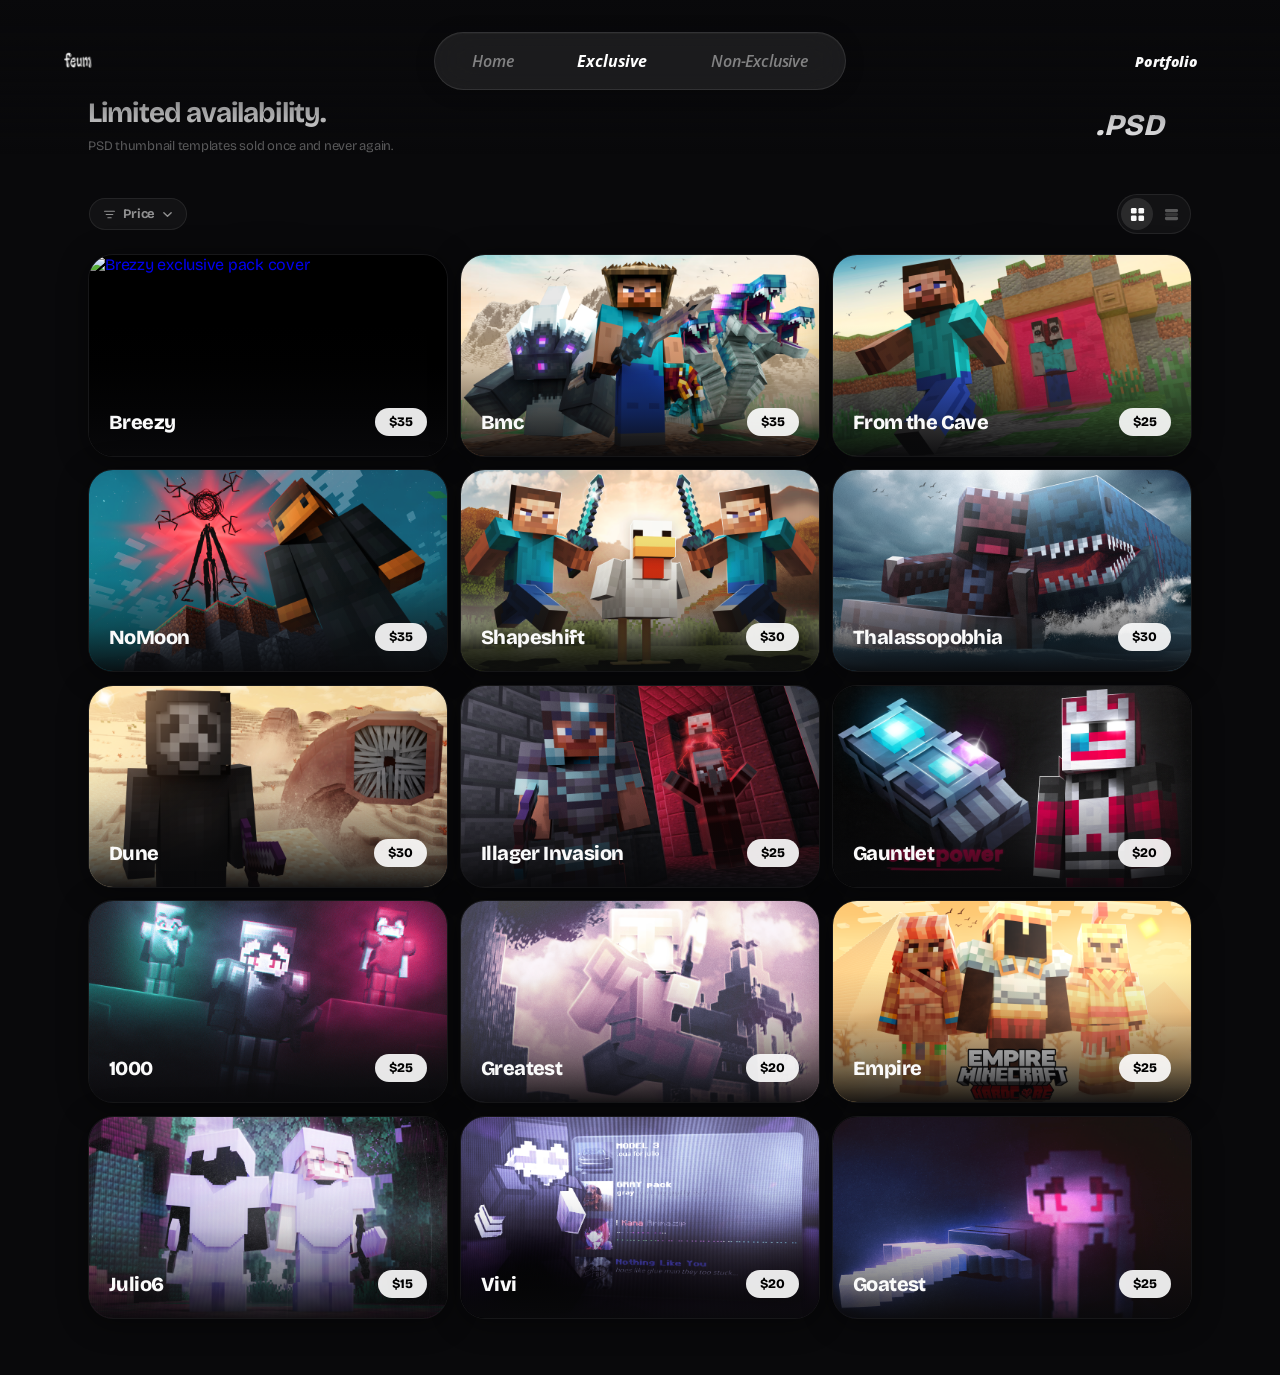
==== exclusive.html @ 87a6f5dd "Update exclusive.html" ====
<!DOCTYPE html>
<html lang="en">
<head>
  <meta charset="UTF-8" />
  <meta name="viewport" content="width=device-width, initial-scale=1.0" />
  <title>Exclusive Packs — feum visuals </title>

  <!-- SEO & Search Engine Meta Tags -->
  <meta name="description" content="High-quality exclusive graphics and custom-made Minecraft thumbnail designs. Limited-edition styles tailored to elevate your Minecraft branding." />
  <meta name="keywords" content="feum, feumvis, exclusive minecraft graphics, custom minecraft thumbnails, limit graphics packs" />
  <meta name="author" content="feum" />

  <!-- Open Graph / Facebook -->
  <meta property="og:type" content="website" />
  <meta property="og:url" content="https://feumvis.com/exclusive.html" />
  <meta property="og:title" content="Exclusive Minecraft Graphics Packages — feum visuals" />
  <meta property="og:description" content="High-quality exclusive graphics and custom-made Minecraft thumbnail designs. Limited-edition styles tailored to elevate your Minecraft branding." />
  <meta property="og:image" content="https://feumvis.com/assets/opengraph.jpg" />
  <meta property="og:image:alt" content="feumvis Exclusive Minecraft graphics package banner" />
  <meta property="og:site_name" content="feumvisuals" />

  <!-- Twitter / X -->
  <meta name="twitter:card" content="summary_large_image" />
  <meta name="twitter:title" content="Exclusive Minecraft Graphics Packages — feum visuals" />
  <meta name="twitter:description" content="High-quality exclusive graphics and custom-made Minecraft thumbnail designs. Limited-edition styles tailored to elevate your Minecraft branding." />
  <meta name="twitter:image" content="https://feumvis.com/assets/opengraph.jpg" />
  <meta name="twitter:image:alt" content="feumvis Exclusive Minecraft graphics package banner" />

  <!-- Discord & Messaging App Theme Color -->
  <meta name="theme-color" content="#18181b" />

  <link rel="icon" href="assets/favicon.svg" type="image/svg+xml" />
  <link rel="preconnect" href="https://fonts.googleapis.com" />
  <link rel="preconnect" href="https://fonts.gstatic.com" crossorigin />
  <link href="https://fonts.googleapis.com/css2?family=Bricolage+Grotesque:opsz,wght@12..96,200..800&family=Open+Sans:ital,wght@0,300..800;1,300..800&display=swap" rel="stylesheet" />
  <link rel="stylesheet" href="css/style.css" />
</head>
<body class="exclusive-page">

<div class="ambient-bg-container" aria-hidden="true">
  <div class="ambient-sphere ambient-sphere-1"></div>
  <div class="ambient-sphere ambient-sphere-2"></div>
  <div class="ambient-sphere ambient-sphere-3"></div>
</div>

<nav class="navbar">
  <div class="navbar-inner">
    <div class="navbar-logo">
      <a href="index.html"><img src="assets/images/logo.png" alt="feum" /></a>
    </div>
    <div class="navbar-center">
      <nav class="pill-nav">
        <span class="pill-indicator"></span>
        <a href="index.html" class="pill-nav-link">Home</a>
        <a href="exclusive.html" class="pill-nav-link active">Exclusive</a>
        <a href="non-exclusive.html" class="pill-nav-link">Non-Exclusive</a>
      </nav>
    </div>
    <div class="navbar-right">
      <a href="https://feumm.github.io/feum/" target="_blank" rel="noopener noreferrer" class="portfolio-btn">Portfolio</a>
    </div>
  </div>
</nav>

<main>
  <div class="page-header">
    <div>
      <h1 class="page-title">Limited availability.</h1>
      <p class="page-desc">PSD thumbnail templates sold once and never again.</p>
    </div>
    <div class="word-cycle">
      <span class="word-cycle-text">EXCLUSIVE</span>
    </div>
  </div>

  <div class="toolbar">
    <div class="sort-wrap">
      <button class="sort-btn" id="sortBtn" type="button">
        <svg width="13" height="13" viewBox="0 0 16 16" fill="none"><path d="M2 4h12M4 8h8M6 12h4" stroke="currentColor" stroke-width="1.5" stroke-linecap="round"/></svg>
        <span id="sortLabel">Price</span>
        <svg class="sort-chevron" width="11" height="11" viewBox="0 0 12 12" fill="none"><path d="M2 4l4 4 4-4" stroke="currentColor" stroke-width="1.5" stroke-linecap="round" stroke-linejoin="round"/></svg>
      </button>
      <div class="sort-menu" id="sortMenu">
        <span class="sort-label-heading">Sort</span>
        <button class="sort-option active" data-sort="default" type="button">Default</button>
        <button class="sort-option" data-sort="asc" type="button">Low to High</button>
        <button class="sort-option" data-sort="desc" type="button">High to Low</button>
      </div>
    </div>
    <div class="view-toggle">
      <button class="view-btn active" data-view="grid" type="button" title="Grid view">
        <svg width="15" height="15" viewBox="0 0 16 16" fill="none"><rect x="1" y="1" width="6" height="6" rx="1.5" fill="currentColor"/><rect x="9" y="1" width="6" height="6" rx="1.5" fill="currentColor"/><rect x="1" y="9" width="6" height="6" rx="1.5" fill="currentColor"/><rect x="9" y="9" width="6" height="6" rx="1.5" fill="currentColor"/></svg>
      </button>
      <button class="view-btn" data-view="list" type="button" title="List view">
        <svg width="15" height="15" viewBox="0 0 16 16" fill="none"><rect x="1" y="2" width="14" height="3.5" rx="1.5" fill="currentColor"/><rect x="1" y="6.5" width="14" height="3" rx="1.5" fill="currentColor" opacity="0.5"/><rect x="1" y="10.5" width="14" height="3.5" rx="1.5" fill="currentColor"/></svg>
      </button>
    </div>
  </div>

  <div class="product-grid" id="productGrid">

    <div class="card-wrap red" data-price="35">
      <a href="https://feum.gumroad.com/l/dsltp" target="_blank" rel="noopener noreferrer" class="product-card">
        <div class="card-media">
          <img src="assets/images/brezzy.png" alt="Brezzy exclusive pack cover" />
          <div class="card-gradient"></div>
        </div>
        <div class="card-info">
          <div class="card-title">Breezy</div>
          <div class="card-price">$35</div>
        </div>
      </a>
    </div>

    <div class="card-wrap red" data-price="35">
      <a href="https://feum.gumroad.com/l/cnjzrv" target="_blank" rel="noopener noreferrer" class="product-card">
        <div class="card-media">
          <img src="assets/images/BMC.png" alt="BMC exclusive pack cover" />
          <div class="card-gradient"></div>
        </div>
        <div class="card-info">
          <div class="card-title">Bmc</div>
          <div class="card-price">$35</div>
        </div>
      </a>
    </div>

    <div class="card-wrap red" data-price="25">
      <a href="https://feum.gumroad.com/l/ewqhj" target="_blank" rel="noopener noreferrer" class="product-card">
        <div class="card-media">
          <img src="assets/images/fromthecave.png" alt="From The Cave exclusive pack cover" />
          <div class="card-gradient"></div>
        </div>
        <div class="card-info">
          <div class="card-title">From the Cave</div>
          <div class="card-price">$25</div>
        </div>
      </a>
    </div>

    <div class="card-wrap red" data-price="35">
      <a href="https://feum.gumroad.com/l/ncelqm" target="_blank" rel="noopener noreferrer" class="product-card">
        <div class="card-media">
          <img src="assets/images/Nomoon.png" alt="NoMoon exclusive pack cover" />
          <div class="card-gradient"></div>
        </div>
        <div class="card-info">
          <div class="card-title">NoMoon</div>
          <div class="card-price">$35</div>
        </div>
      </a>
    </div>

    <div class="card-wrap red sold-out" data-price="30">
      <a href="https://feum.gumroad.com/l/kkgmw" target="_blank" rel="noopener noreferrer" class="product-card">
        <div class="card-media">
          <img src="assets/images/Shapeshift.png" alt="Shapeshift exclusive pack cover" />
          <div class="card-gradient"></div>
        </div>
        <div class="card-info">
          <div class="card-title">Shapeshift</div>
          <div class="card-price">$30</div>
        </div>
      </a>
    </div>

    <div class="card-wrap red" data-price="30">
      <a href="https://feum.gumroad.com/l/ktsed" target="_blank" rel="noopener noreferrer" class="product-card">
        <div class="card-media">
          <img src="assets/images/Thalassopobhia.png" alt="Thalassopobhia exclusive pack cover" />
          <div class="card-gradient"></div>
        </div>
        <div class="card-info">
          <div class="card-title">Thalassopobhia</div>
          <div class="card-price">$30</div>
        </div>
      </a>
    </div>

    <div class="card-wrap red" data-price="30">
      <a href="https://feum.gumroad.com/l/qquvvz" target="_blank" rel="noopener noreferrer" class="product-card">
        <div class="card-media">
          <img src="assets/images/Dune.png" alt="Dune exclusive pack cover" />
          <div class="card-gradient"></div>
        </div>
        <div class="card-info">
          <div class="card-title">Dune</div>
          <div class="card-price">$30</div>
        </div>
      </a>
    </div>

    <div class="card-wrap red" data-price="25">
      <a href="https://feum.gumroad.com/l/whjqlp" target="_blank" rel="noopener noreferrer" class="product-card">
        <div class="card-media">
          <img src="assets/images/IllagerInvasion.png" alt="Illager Invasion exclusive pack cover" />
          <div class="card-gradient"></div>
        </div>
        <div class="card-info">
          <div class="card-title">Illager Invasion</div>
          <div class="card-price">$25</div>
        </div>
      </a>
    </div>

    <div class="card-wrap red" data-price="20">
      <a href="https://feum.gumroad.com/l/sxqiv" target="_blank" rel="noopener noreferrer" class="product-card">
        <div class="card-media">
          <img src="assets/images/gauntlet.png" alt="Gauntlet exclusive pack cover" />
          <div class="card-gradient"></div>
        </div>
        <div class="card-info">
          <div class="card-title">Gauntlet</div>
          <div class="card-price">$20</div>
        </div>
      </a>
    </div>

     <div class="card-wrap red" data-price="25">
      <a href="https://feum.gumroad.com/l/dpvti" target="_blank" rel="noopener noreferrer" class="product-card">
        <div class="card-media">
          <img src="assets/images/1000.png" alt="1000 exclusive pack cover" />
          <div class="card-gradient"></div>
        </div>
        <div class="card-info">
          <div class="card-title">1000</div>
          <div class="card-price">$25</div>
        </div>
      </a>
    </div>

     <div class="card-wrap red" data-price="20">
      <a href="https://feum.gumroad.com/l/dmdxqb" target="_blank" rel="noopener noreferrer" class="product-card">
        <div class="card-media">
          <img src="assets/images/greatest_cover.png" alt="Greatest exclusive pack cover" />
          <div class="card-gradient"></div>
        </div>
        <div class="card-info">
          <div class="card-title">Greatest</div>
          <div class="card-price">$20</div>
        </div>
      </a>
    </div>

    <div class="card-wrap red" data-price="25">
      <a href="https://feum.gumroad.com/l/avefa" target="_blank" rel="noopener noreferrer" class="product-card">
        <div class="card-media">
          <img src="assets/images/empire_cover.png" alt="Empire exclusive pack cover" />
          <div class="card-gradient"></div>
        </div>
        <div class="card-info">
          <div class="card-title">Empire</div>
          <div class="card-price">$25</div>
        </div>
      </a>
    </div>

    <div class="card-wrap red" data-price="15">
      <a href="https://feum.gumroad.com/l/dzrnrz" target="_blank" rel="noopener noreferrer" class="product-card">
        <div class="card-media">
          <img src="assets/images/julio6_cover.jpg" alt="Julio6 exclusive pack cover" />
          <div class="card-gradient"></div>
        </div>
        <div class="card-info">
          <div class="card-title">Julio6</div>
          <div class="card-price">$15</div>
        </div>
      </a>
    </div>

    <div class="card-wrap red" data-price="20">
      <a href="https://feum.gumroad.com/l/pzzlnb" target="_blank" rel="noopener noreferrer" class="product-card">
        <div class="card-media">
          <img src="assets/images/vivi_cover.png" alt="Vivi exclusive pack cover" />
          <div class="card-gradient"></div>
        </div>
        <div class="card-info">
          <div class="card-title">Vivi</div>
          <div class="card-price">$20</div>
        </div>
      </a>
    </div>

    <div class="card-wrap red" data-price="25">
      <a href="https://feum.gumroad.com/l/fbyqs" target="_blank" rel="noopener noreferrer" class="product-card">
        <div class="card-media">
          <img src="assets/images/goatest_cover.png" alt="goatest exclusive pack cover" />
          <div class="card-gradient"></div>
        </div>
        <div class="card-info">
          <div class="card-title">Goatest</div>
          <div class="card-price">$25</div>
        </div>
      </a>
    </div>

  </div>
</main>

<script src="js/main.js"></script>
</body>
</html>
---- css/style.css ----
*, *::before, *::after { box-sizing: border-box; margin: 0; padding: 0; }

:root {
  --bg: #09090b;
  --card-bg: #111113;
  --text: #fafafa;
  --text-muted: rgba(250,250,250,0.35);
  --border: rgba(255,255,255,0.06);
  --border-hover: rgba(255,255,255,0.13);
}

html {
  font-family: 'Bricolage Grotesque', -apple-system, BlinkMacSystemFont, sans-serif;
  background: var(--bg);
  color: var(--text);
  -webkit-font-smoothing: antialiased;
  overflow-x: hidden;
  letter-spacing: -0.015em;
  scroll-behavior: smooth;
}

.navbar, .pill-nav, .pill-nav-link {
  font-family: 'Open Sans', -apple-system, BlinkMacSystemFont, sans-serif;
  font-style: italic;
}

/* Custom Scrollbar for modern look matching the brand - Desktop only */
@media (min-width: 769px) {
  ::-webkit-scrollbar {
    width: 10px;
    height: 10px;
  }

  ::-webkit-scrollbar-track {
    background: #09090b;
  }

  ::-webkit-scrollbar-thumb {
    background: rgba(255, 255, 255, 0.15);
    border-radius: 9999px;
    border: 2px solid #09090b;
    transition: background 0.3s ease;
  }

  ::-webkit-scrollbar-thumb:hover {
    background: rgba(255, 255, 255, 0.3);
  }

  /* Firefox scrollbar compat */
  * {
    scrollbar-width: thin;
    scrollbar-color: rgba(255, 255, 255, 0.15) #09090b;
  }
}

/* Hide all scrollbars on mobile devices */
@media (max-width: 768px) {
  * {
    scrollbar-width: none !important;
    -ms-overflow-style: none !important;
  }
  *::-webkit-scrollbar {
    display: none !important;
    width: 0 !important;
    height: 0 !important;
  }
}

body { min-height: 100dvh; background: var(--bg); overflow-x: hidden; }

/* ── NAVBAR ── */
.navbar {
  position: fixed;
  top: 0; left: 0; right: 0;
  z-index: 100;
  height: 154px;
  display: flex;
  align-items: flex-start;
  padding: 32px 24px 0 24px;
  background: linear-gradient(to bottom, 
    rgba(9, 9, 11, 0.98) 0%, 
    rgba(9, 9, 11, 0.88) 25%, 
    rgba(9, 9, 11, 0.50) 58%, 
    rgba(9, 9, 11, 0.15) 82%, 
    rgba(9, 9, 11, 0.00) 100%
  );
  pointer-events: none; /* Let clicks pass outside inner elements */
}

.navbar-inner {
  width: 100%;
  max-width: 1152px;
  margin: 0 auto;
  display: grid;
  grid-template-columns: 1fr auto 1fr;
  align-items: center;
  pointer-events: auto; /* Re-enable clicks for navbar links and buttons */
}

.navbar-logo a { display: flex; align-items: center; text-decoration: none; }
.navbar-logo img { height: 28px; width: auto; object-fit: contain; }

.navbar-center { position: relative; display: flex; justify-content: center; }

/* ── PILL NAV ── */
.pill-nav {
  display: flex;
  align-items: center;
  gap: 0;
  background: rgba(255, 255, 255, 0.08);
  border: 1px solid rgba(255, 255, 255, 0.10);
  border-radius: 9999px;
  padding: 5px;
  backdrop-filter: blur(20px);
  -webkit-backdrop-filter: blur(20px);
  position: relative;
  box-shadow: 0 2px 20px rgba(0, 0, 0, 0.2), inset 0 1px 0 rgba(255,255,255,0.03);
}

.pill-indicator {
  display: none;
}

.pill-nav-link {
  position: relative;
  z-index: 1;
  display: inline-flex;
  align-items: center;
  padding: 12px 32px;
  border-radius: 9999px;
  color: rgba(255, 255, 255, 0.45);
  text-decoration: none;
  font-size: 16px;
  font-weight: 600;
  letter-spacing: -0.01em;
  transition: color 0.32s ease, opacity 0.32s ease;
  white-space: nowrap;
}

.pill-nav-link:hover {
  color: rgba(255, 255, 255, 0.85);
}

.pill-nav-link.active {
  color: #ffffff;
  font-weight: 700;
}

.navbar-right { display: flex; justify-content: flex-end; }

.portfolio-btn {
  display: inline-flex;
  align-items: center;
  padding: 7px 18px;
  border-radius: 9999px;
  color: var(--text);
  text-decoration: none;
  font-size: 14px;
  font-weight: 800;
  letter-spacing: -0.01em;
  transition: background 0.4s, border-color 0.4s;
}
.portfolio-btn:hover { background: rgba(255, 255, 255, 0.08); border-color: rgba(255, 255, 255, 0.2); color: #fafafa; }

/* ── LAYOUT ── */
main {
  max-width: 1152px;
  margin: 0 auto;
  padding: 96px 24px 56px;
}

.page-header {
  margin-bottom: 40px;
  animation: fadeUp 0.8s ease both;
}
.page-title {
  font-size: 28px;
  font-weight: 700;
  letter-spacing: -0.03em;
  color: rgba(250,250,250,0.9);
}
.page-desc {
  font-size: 13px;
  color: var(--text-muted);
  margin-top: 8px;
  max-width: 440px;
}

/* ── GRID ── */
.product-grid {
  display: grid;
  grid-template-columns: repeat(3, 1fr);
  gap: 12px;
}
@media (max-width: 900px) { .product-grid { grid-template-columns: repeat(2, 1fr); } }
@media (max-width: 560px) { .product-grid { grid-template-columns: 1fr; } }

/* ── CARD WRAPPER (glow) ── */
.card-wrap {
  position: relative;
  animation: fadeUp 0.6s ease both;
}
.card-wrap:nth-child(1) { animation-delay: 0ms; }
.card-wrap:nth-child(2) { animation-delay: 60ms; }
.card-wrap:nth-child(3) { animation-delay: 120ms; }
.card-wrap:nth-child(4) { animation-delay: 180ms; }
.card-wrap:nth-child(5) { animation-delay: 240ms; }

.card-wrap::before {
  content: '';
  position: absolute;
  inset: -30px;
  border-radius: 999px;
  background: radial-gradient(ellipse at 50% 45%, rgba(255, 255, 255, 0.03) 0%, rgba(255, 255, 255, 0.005) 45%, transparent 70%);
  filter: blur(24px);
  pointer-events: none;
  z-index: 0;
}

/* ── PRODUCT CARD ── */
.product-card {
  position: relative;
  z-index: 1;
  display: block;
  border-radius: 25px;
  overflow: hidden;
  background: transparent;
  border: 1px solid var(--border);
  text-decoration: none;
  box-shadow: 0 4px 30px rgba(0, 0, 0, 0.45), 0 0 24px rgba(255, 255, 255, 0.01), inset 0 1px 1px rgba(255, 255, 255, 0.03);
  transition: border-color 0.8s ease, box-shadow 0.8s ease;
}
.product-card:hover { 
  border-color: rgba(255, 255, 255, 0.25); 
  box-shadow: 0 4px 30px rgba(0, 0, 0, 0.5), 0 0 32px rgba(255, 255, 255, 0.04), inset 0 1px 1px rgba(255, 255, 255, 0.04);
}

.card-media {
  position: relative;
  width: 100%;
  aspect-ratio: 16/9;
  overflow: hidden;
  background: #000;
}

.card-media::after {
  content: '';
  position: absolute;
  inset: 0;
  z-index: 5;
  pointer-events: all;
}

.card-media img {
  position: absolute;
  inset: 0;
  width: 100%;
  height: 100%;
  object-fit: cover;
  transition: opacity 0.6s ease, transform 0.6s ease;
  z-index: 1;
}
.product-card:hover .card-media img { transform: scale(1.03); }

.card-media iframe {
  position: absolute;
  border: none;
  width: 160%;
  height: 120%;
  top: -10%;
  left: -30%;
  opacity: 0;
  transition: opacity 0.6s ease;
  z-index: 2;
  pointer-events: none;
}
.product-card:hover .card-media iframe { opacity: 1; }

.card-gradient {
  position: absolute;
  inset: 0;
  background: linear-gradient(to top, rgba(9,9,11,0.92) 0%, rgba(9,9,11,0.45) 22%, rgba(9,9,11,0.10) 45%, transparent 65%);
  z-index: 3;
  pointer-events: none;
}

.card-info {
  position: absolute;
  bottom: 0;
  left: 0;
  right: 0;
  padding: 20px;
  display: flex;
  align-items: center;
  justify-content: space-between;
  gap: 16px;
  background: transparent;
  backdrop-filter: none;
  -webkit-backdrop-filter: none;
  z-index: 10;
}
.card-title {
  font-size: 20px;
  font-weight: 900;
  letter-spacing: -0.03em;
  color: var(--text);
  line-height: 1;
}
.card-price {
  flex-shrink: 0;
  color: #000;
  font-size: 13px;
  font-weight: 800;
  padding: 6px 14px;
  border-radius: 9999px;
  letter-spacing: -0.01em;
  white-space: nowrap;
  background: rgba(255, 255, 255, 0.90);
  backdrop-filter: blur(20px);
  -webkit-backdrop-filter: blur(20px);
}

/* ── HERO CARD (home page) ── */
.hero-wrap {
  animation: fadeUp 0.9s ease both;
}
.hero-wrap::before,
.hero-wrap.card-wrap::before {
  content: none !important;
  display: none !important;
  background: none !important;
}
.hero-wrap::after {
  content: '';
  position: absolute;
  bottom: -50px;
  left: 15%;
  right: 15%;
  height: 80px;
  background: rgba(255, 255, 255, 0.08);
  filter: blur(48px);
  border-radius: 50%;
  z-index: 0;
  pointer-events: none;
}
.hero-wrap .product-card,
.hero-wrap.card-wrap .product-card {
  box-shadow: none !important;
}
.hero-wrap .card-info {
  padding: 24px 28px;
  gap: 24px;
  align-items: flex-start;
}
.hero-wrap .card-title { font-size: 30px; }
.hero-wrap .card-price { font-size: 15px; padding: 8px 20px; margin-top: 2px; }
.card-desc {
  font-size: 13.5px;
  color: rgba(250,250,250,0.4);
  margin-top: 8px;
  max-width: 500px;
  line-height: 1.6;
}

/* ── WORD CYCLE ── */
.page-header {
  margin-bottom: 40px;
  animation: fadeUp 0.5s ease both;
  display: flex;
  align-items: center;
  justify-content: space-between;
  gap: 24px;
}

.word-cycle {
  flex-shrink: 0;
  transition: width 0.4s cubic-bezier(0.4, 0, 0.2, 1);
  overflow: hidden;
  white-space: nowrap;
  text-align: center;
}

.word-cycle-text {
  display: block;
  font-size: 30px;
  font-weight: 900;
  letter-spacing: 0.01em;
  font-style: italic;
  transition: opacity 0.8s ease;
  -webkit-background-clip: text;
  background-clip: text;
  -webkit-text-fill-color: transparent;
  text-fill-color: transparent;
  background-size: 200% auto;
  animation: textShine 6s ease-in-out infinite alternate;
}

.exclusive-page .word-cycle-text {
  background-image: linear-gradient(
    to right,
    #ffffff 0%,
    #e4e4e7 50%,
    #a1a1aa 100%
  );
}

.nonexclusive-page .word-cycle-text {
  background-image: linear-gradient(
    to right,
    #a1a1aa 0%,
    #ffffff 50%,
    #e4e4e7 100%
  );
}

.word-cycle-text.fade-out {
  opacity: 0;
}

.word-cycle-text.fade-in {
  opacity: 0;
}

.word-cycle-text.fade-out {
  opacity: 0;
}

.word-cycle-text.fade-in {
  opacity: 0;
}

/* ── TOOLBAR ── */
.toolbar {
  display: flex;
  align-items: center;
  justify-content: space-between;
  margin-bottom: 20px;
  padding: 0 1px;
}

.sort-wrap { position: relative; }

.sort-btn {
  display: flex;
  align-items: center;
  gap: 7px;
  background: rgba(255,255,255,0.04);
  border: 1px solid rgba(255,255,255,0.08);
  color: rgba(250,250,250,0.55);
  font-size: 13px;
  font-weight: 700;
  cursor: pointer;
  padding: 7px 13px;
  border-radius: 18px;
  transition: background 0.4s, border-color 0.4s, color 0.4s;
  letter-spacing: -0.01em;
  font-family: inherit;
}
.sort-btn:hover, .sort-btn.open {
  background: rgba(255,255,255,0.08);
  border-color: rgba(255,255,255,0.14);
  color: var(--text);
}
.sort-btn .sort-chevron { transition: transform 0.2s; }
.sort-btn.open .sort-chevron { transform: rotate(180deg); }

.sort-menu {
  position: absolute;
  top: calc(100% + 8px);
  left: 0;
  min-width: 168px;
  background: rgba(255,255,255,0.32);
  backdrop-filter: blur(18px);
  -webkit-backdrop-filter: blur(18px);
  border: 2px solid rgba(255,255,255,0.14);
  border-radius: 22px;
  padding: 5px;
  opacity: 0;
  pointer-events: none;
  transform: translateY(-5px);
  transition: opacity 0.18s ease, transform 0.18s ease;
  z-index: 50;
}
.sort-menu.open {
  opacity: 1;
  pointer-events: all;
  transform: translateY(0);
}
.sort-label-heading {
  display: block;
  font-size: 10.5px;
  text-transform: uppercase;
  letter-spacing: 0.08em;
  color: rgba(250,250,250,0.22);
  padding: 7px 12px 4px;
  font-weight: 600;
}
.sort-option {
  display: block;
  width: 100%;
  padding: 9px 12px;
  background: none;
  border: none;
  border-radius: 16px;
  color: rgba(250,250,250,0.55);
  font-size: 13px;
  font-weight: 600;
  text-align: left;
  cursor: pointer;
  letter-spacing: -0.01em;
  transition: background 0.18s, color 0.15s;
  font-family: inherit;
  position: relative;
}
.sort-option:hover { background: rgba(255,255,255,0.06); color: var(--text); }
.sort-option.active { color: var(--text); }
.sort-option.active::after {
  content: '';
  position: absolute;
  right: 12px;
  top: 50%;
  transform: translateY(-50%);
  width: 6px;
  height: 6px;
  border-radius: 70%;
  background: #ffffff;
}

.view-toggle {
  display: flex;
  align-items: center;
  gap: 2px;
  background: rgba(255,255,255,0.04);
  border: 1px solid rgba(255,255,255,0.08);
  border-radius: 22px;
  padding: 3px;
}
.view-btn {
  display: flex;
  align-items: center;
  justify-content: center;
  width: 32px;
  height: 32px;
  background: none;
  border: none;
  border-radius: 16px;
  color: rgba(250,250,250,0.3);
  cursor: pointer;
  transition: background 0.6s, color 0.6s;
}
.view-btn.active {
  background: rgba(255,255,255,0.1);
  color: var(--text);
}
.view-btn:hover:not(.active) { color: rgba(250,250,250,0.65); }

/* ── LIST VIEW ── */
.product-grid.list-view { grid-template-columns: 1fr; gap: 8px; }
.product-grid.list-view .card-wrap::before { display: none; }
.product-grid.list-view .product-card { display: flex; flex-direction: row; border-radius: 12px; }
.product-grid.list-view .card-media { width: 200px; flex-shrink: 0; aspect-ratio: unset; height: 104px; border-radius: 0; }
.product-grid.list-view .card-info {
  position: static;
  background: transparent;
  backdrop-filter: none;
  -webkit-backdrop-filter: none;
  flex: 1;
  padding: 0 20px;
  align-items: center;
  min-height: 104px;
}
.product-grid.list-view .card-title { font-size: 16px; }

/* ── WHAT'S INSIDE ── */
.inside-section {
  margin-top: 56px;
}

.inside-header {
  display: flex;
  align-items: flex-end;
  justify-content: space-between;
  gap: 16px;
  margin-bottom: 24px;
  padding-bottom: 20px;
  border-bottom: none;
}

.inside-title {
  font-size: 22px;
  font-weight: 700;
  letter-spacing: -0.03em;
  color: rgba(250,250,250,0.9);
  line-height: 1;
}

.inside-desc {
  font-size: 13px;
  color: var(--text-muted);
  margin-top: 6px;
}

.inside-total {
  flex-shrink: 0;
  line-height: 1;
}

.inside-gb {
  display: block;
  font-size: 52px;
  font-weight: 900;
  letter-spacing: -0.02em;
  background: linear-gradient(
    to right,
    #ffffff 0%,
    #e4e4e7 50%,
    #a1a1aa 100%
  );
  -webkit-background-clip: text;
  background-clip: text;
  -webkit-text-fill-color: transparent;
  text-fill-color: transparent;
  background-size: 300% auto;
  animation: textShine 6s ease-in-out infinite alternate;
  line-height: 1;
}

.inside-grid-wrap {
  position: relative;
  padding-bottom: 64px;
}

.inside-grid-wrap::after {
  content: '';
  position: absolute;
  bottom: 0;
  left: 0;
  right: 0;
  height: 62%;
  background: linear-gradient(to top, #09090b 0%, #09090b 28%, rgba(9,9,11,0.7) 58%, transparent 100%);
  pointer-events: none;
  z-index: 2;
}

.inside-more {
  text-align: center;
  margin-top: 18px;
  font-size: 18px;
  font-weight: 800;
  letter-spacing: 0.05em;
  text-transform: uppercase;
  color: linear-gradient(0deg, rgba(150, 150, 150, 1) 43%, rgba(235, 235, 235, 1) 100%);
}

.inside-grid {
  display: grid;
  grid-template-columns: repeat(3, 1fr);
  gap: 12px;
  min-width: 0;
}

.inside-grid > * {
  min-width: 0;
}

.indside-grid svg {
  display: none;
}

@media (max-width: 900px) { .inside-grid { grid-template-columns: repeat(2, 1fr); } }
@media (max-width: 560px) { .inside-grid { grid-template-columns: 1fr; } }

/* ── FOLDER FOCUS-FADE ON HOVER ── */
.inside-grid:has(.folder-item-wrap:hover) .folder-item-wrap {
  opacity: 0.28;
  filter: blur(0.5px);
  transition: opacity 0.25s ease, filter 0.25s ease;
}

.inside-grid:has(.folder-item-wrap:hover) .folder-item-wrap:hover {
  opacity: 1;
  filter: none;
  transition: opacity 0.25s ease, filter 0.25s ease;
}

/* ── FOLDER HOVER PANELS ── */
.folder-item-wrap {
  position: relative;
  transition: opacity 0.25s ease, filter 0.25s ease;
}

.fi-hover-panel {
  position: absolute;
  top: calc(100% + 6px);
  left: 0;
  right: 0;
  z-index: 30;
  border-radius: 13px;
  overflow: hidden;
  max-height: 160px;
  background: rgba(12, 12, 14, 0.96);
  backdrop-filter: blur(28px);
  -webkit-backdrop-filter: blur(28px);
  border: 1px solid rgba(255, 255, 255, 0.08);
  box-shadow: 0 4px 20px rgba(0, 0, 0, 0.4);
  opacity: 0;
  transform: translateY(-4px);
  pointer-events: none;
  transition: opacity 0.18s ease, transform 0.18s ease;
}

.folder-item-wrap:hover .fi-hover-panel {
  opacity: 1;
  transform: translateY(0);
}

.fi-hover-panel::after {
  content: '';
  position: absolute;
  bottom: 0;
  left: 0;
  right: 0;
  height: 40px;
  background: linear-gradient(to top, rgba(12, 12, 14, 1) 0%, rgba(12, 12, 14, 0.5) 60%, transparent 100%);
  pointer-events: none;
  z-index: 10;
}

.fi-hover-list {
  padding: 8px 0 6px;
}

.fi-hover-item {
  display: flex;
  align-items: center;
  padding: 5px 16px;
  font-size: 12px;
  font-weight: 600;
  color: rgba(250, 250, 250, 0.70);
  letter-spacing: -0.01em;
  white-space: nowrap;
  overflow: hidden;
  text-overflow: ellipsis;
  user-select: none;
  cursor: default;
  transition: color 0.15s ease;
}

.fi-hover-item:hover {
  color: rgba(250, 250, 250, 0.95);
}

.fi-hover-item svg {
  display: none;
}

/* ── PILL FOLDER ITEMS ── */
.folder-item {
  position: relative;
  display: flex;
  align-items: center;
  overflow: hidden;
  border-radius: 9999px;
  cursor: default;
  opacity: 0;
  transform: translateY(18px);
  background: rgba(12, 12, 14, 0.85);
  border: 1px solid rgba(255, 255, 255, 0.08);
  box-shadow: 0 2px 12px rgba(0, 0, 0, 0.3);
  transition: transform 0.3s cubic-bezier(0.175, 0.885, 0.32, 1.6),
              box-shadow 0.3s ease,
              border-color 0.3s ease,
              opacity 0.45s ease;
}

.folder-item.visible {
  opacity: 1;
  transform: translateY(0);
}

.folder-item:hover {
  transform: translateY(-2px);
  border-color: rgba(255, 255, 255, 0.20);
  box-shadow: 0 6px 20px rgba(0, 0, 0, 0.4);
}

.fi-glass-filter,
.fi-glass-overlay,
.fi-glass-specular {
  display: none;
}

.fi-glass-content {
  display: flex;
  align-items: center;
  gap: 10px;
  padding: 16px 24px;
  width: 100%;
}

.folder-icon {
  flex-shrink: 0;
  width: 32px;
  height: 32px;
  display: flex;
  align-items: center;
  justify-content: center;
  background: rgba(140,90,220,0.12);
  border-radius: 8px;
  color: rgba(180,140,255,0.85);
  display: none;
}

.folder-icon svg {
  width: 18px;
  height: 18px;
  display: none;
}

.folder-name {
  flex: 1;
  font-size: 15px;
  font-weight: 700;
  letter-spacing: -0.01em;
  color: rgba(250,250,250,0.85);
  white-space: nowrap;
  overflow: hidden;
  text-overflow: ellipsis;
}

.folder-size {
  flex-shrink: 0;
  font-size: 11.5px;
  font-weight: 600;
  color: rgba(250,250,250,0.28);
  letter-spacing: 0.01em;
  font-variant-numeric: tabular-nums;
}

/* ── REVIEWS / TESTIMONIALS ── */
.reviews-section {
  margin-top: 64px;
  padding-top: 48px;
  border-top: none;
  position: relative;
}

.reviews-section::before {
  content: '';
  position: absolute;
  top: 60px;
  left: 10%;
  right: 10%;
  height: 320px;
  background: radial-gradient(ellipse at 50% 40%, rgba(255, 255, 255, 0.04) 0%, rgba(255, 255, 255, 0.01) 45%, transparent 75%);
  filter: blur(40px);
  pointer-events: none;
  z-index: 0;
}

.reviews-header {
  margin-bottom: 28px;
  position: relative;
  z-index: 1;
  display: flex;
  justify-content: center;
  align-items: center;
}

.reviews-meta {
  display: flex;
  flex-direction: column;
  align-items: center;
  text-align: center;
  gap: 10px;
}

.reviews-label {
  font-size: 11px;
  font-weight: 800;
  letter-spacing: 0.5em;
  text-indent: 0.5em;
  text-transform: uppercase;
  color: rgba(250, 250, 250, 0.5);
}

.reviews-score {
  display: flex;
  align-items: center;
  justify-content: center;
  gap: 12px;
  flex-wrap: wrap;
}

.reviews-stars {
  display: flex;
  align-items: center;
  gap: 4px;
  line-height: 1;
}

.reviews-stars .star-svg {
  width: 26px;
  height: 26px;
  filter: drop-shadow(0 1px 4px rgba(255, 255, 255, 0.15));
}

.reviews-avg {
  font-size: 28px;
  font-weight: 800;
  letter-spacing: -0.04em;
  color: rgba(250,250,250,0.92);
  line-height: 1;
}

.reviews-count {
  font-size: 12px;
  color: var(--text-muted);
}

/* ── MARQUEE ── */
.marquee-outer {
  overflow: hidden;
  position: relative;
  z-index: 1;
  mask-image: linear-gradient(to right, transparent 0%, black 12%, black 88%, transparent 100%);
  -webkit-mask-image: linear-gradient(to right, transparent 0%, black 12%, black 88%, transparent 100%);
}

.marquee-track {
  display: flex;
  gap: 16px;
  width: max-content;
  animation: marqueeScroll 26s linear infinite;
}

.marquee-track:hover {
  animation-play-state: paused;
}

@keyframes marqueeScroll {
  from { transform: translateX(0); }
  to   { transform: translateX(-50%); }
}

/* ── MARQUEE CARDS ── */
.mc-card {
  flex-shrink: 0;
  width: 380px;
  background: rgba(17, 17, 19, 0.5);
  border: 1px solid rgba(255, 255, 255, 0.08);
  border-radius: 30px;
  padding: 20px 22px;
  display: flex;
  flex-direction: column;
  gap: 14px;
  box-shadow:
    0 4px 28px rgba(0, 0, 0, 0.45),
    0 0 16px rgba(255, 255, 255, 0.01),
    inset 0 1px 0 rgba(255, 255, 255, 0.02);
  backdrop-filter: blur(20px);
  -webkit-backdrop-filter: blur(20px);
}

.mc-top {
  display: flex;
  align-items: center;
  gap: 12px;
}

.mc-stars {
  display: flex;
  align-items: center;
  gap: 3px;
  margin-left: auto;
  flex-shrink: 0;
}

.mc-stars .star-svg {
  width: 16px;
  height: 16px;
  filter: drop-shadow(0 1px 4px rgba(255, 255, 255, 0.15));
}

.mc-body {
  font-size: 13.5px;
  line-height: 1.65;
  color: rgba(250,250,250,0.60);
}

.review-avatar {
  flex-shrink: 0;
  width: 38px;
  height: 38px;
  border-radius: 50%;
  background: linear-gradient(135deg, var(--av-a), var(--av-b));
  display: flex;
  align-items: center;
  justify-content: center;
  font-size: 15px;
  font-weight: 800;
  color: rgba(255,255,255,0.92);
  letter-spacing: 0;
  box-shadow: 0 2px 8px rgba(0,0,0,0.3);
}

.review-user {
  flex: 1;
  display: flex;
  flex-direction: column;
  gap: 2px;
}

.review-name {
  font-size: 13.5px;
  font-weight: 800;
  color: rgba(250,250,250,0.92);
  line-height: 1;
}

.review-platform {
  font-size: 11px;
  color: var(--text-muted);
}

/* ── FOOTER ── */
.site-footer {
  margin-top: 80px;
  border-top: none;
  padding: 40px 24px 48px;
}

.footer-inner {
  display: flex;
  flex-direction: column;
  align-items: center;
  gap: 4px;
  text-align: center;
}

.footer-copy,
.footer-credit {
  display: block;
  width: 100%;
  text-align: center;
  font-size: 12px;
  color: var(--text-muted);
}

/* ── STICKY BUY NOW ── */
.sticky-cta {
  position: fixed;
  bottom: 28px;
  left: 50%;
  transform: translateX(-50%) translateY(calc(100% + 40px));
  z-index: 200;
  transition: transform 0.5s cubic-bezier(0.34, 1.2, 0.64, 1),
              opacity 0.4s ease;
  opacity: 0;
  pointer-events: none;
  will-change: transform, opacity;
}
.sticky-cta.visible {
  transform: translateX(-50%) translateY(0);
  opacity: 1;
  pointer-events: all;
}

.sticky-cta-glow {
  position: absolute;
  inset: -1px;
  border-radius: 9999px;
  background: linear-gradient(135deg, rgba(255, 255, 255, 0.15) 0%, rgba(255, 255, 255, 0.05) 50%, rgba(255, 255, 255, 0.1) 100%);
  filter: blur(18px);
  z-index: -1;
  opacity: 0.55;
}

.sticky-cta-inner {
  display: flex;
  align-items: center;
  gap: 20px;
  padding: 10px 10px 10px 16px;
  background: rgba(9, 9, 11, 0.92);
  backdrop-filter: blur(32px);
  -webkit-backdrop-filter: blur(32px);
  border: 1px solid rgba(255, 255, 255, 0.15);
  border-radius: 9999px;
  box-shadow:
    0 2px 0 0 rgba(255,255,255,0.04) inset,
    0 24px 64px rgba(0, 0, 0, 0.85),
    0 0 0 1px rgba(255,255,255,0.01),
    0 0 48px rgba(255, 255, 255, 0.05);
  white-space: nowrap;
}

.sticky-cta-info {
  display: flex;
  align-items: center;
  gap: 12px;
}

.sticky-cta-thumb {
  width: 40px;
  height: 40px;
  border-radius: 10px;
  object-fit: cover;
  flex-shrink: 0;
  border: 1px solid rgba(255,255,255,0.08);
}

.sticky-cta-text {
  display: flex;
  flex-direction: column;
  gap: 2px;
}

.sticky-cta-name {
  font-size: 14px;
  font-weight: 700;
  letter-spacing: -0.02em;
  color: rgba(250, 250, 250, 0.95);
  line-height: 1;
}

.sticky-cta-meta {
  font-size: 11.5px;
  color: rgba(250, 250, 250, 0.35);
  letter-spacing: -0.01em;
  line-height: 1;
}

.sticky-cta-btn {
  display: inline-flex;
  align-items: center;
  gap: 10px;
  padding: 10px 20px;
  background: #fff;
  color: #09090b;
  text-decoration: none;
  border-radius: 9999px;
  font-size: 13.5px;
  font-weight: 800;
  letter-spacing: -0.02em;
  line-height: 1;
  transition: background 0.2s, box-shadow 0.2s, transform 0.15s;
  box-shadow: 0 2px 12px rgba(0,0,0,0.4);
  flex-shrink: 0;
}
.sticky-cta-btn:hover {
  background: #f0f0f0;
  box-shadow: 0 4px 20px rgba(0,0,0,0.5);
  transform: scale(1.02);
}
.sticky-cta-btn:active { transform: scale(0.98); }

.sticky-cta-btn-price {
  background: rgba(0,0,0,0.1);
  border-radius: 9999px;
  padding: 3px 9px;
  font-size: 12px;
  font-weight: 700;
  letter-spacing: -0.01em;
}

@media (max-width: 480px) {
  .sticky-cta {
    bottom: 16px !important;
    max-width: calc(100vw - 24px) !important;
  }
  .sticky-cta-meta { display: none !important; }
  .sticky-cta-inner {
    gap: 10px !important;
    padding: 6px 6px 6px 12px !important;
    max-width: 100% !important;
    box-sizing: border-box !important;
  }
  .sticky-cta-name {
    font-size: 13px !important;
  }
}

/* ── SCROLL REVEAL ── */
.scroll-reveal {
  opacity: 0;
  transform: translateY(18px) scale(0.98);
  transition: opacity 0.65s cubic-bezier(0.25, 0.46, 0.45, 0.94),
              transform 0.65s cubic-bezier(0.25, 0.46, 0.45, 0.94);
}
.scroll-reveal.visible {
  opacity: 1;
  transform: translateY(0) scale(1);
}

/* ── ANIMATIONS ── */
@keyframes fadeUp {
  from { opacity: 0; transform: translateY(20px) scale(0.97); }
  to   { opacity: 1; transform: translateY(0)    scale(1);    }
}

@keyframes textShine {
  0%   { background-position: 0% 50%; }
  100% { background-position: 100% 50%; }
}

/* ── AMBIENT ANIMATED BACKGROUND ── */
.ambient-bg-container {
  position: fixed;
  inset: 0;
  width: 100vw;
  height: 100vh;
  overflow: hidden;
  pointer-events: none;
  z-index: -10;
  opacity: 0.6;
}

.ambient-sphere {
  position: absolute;
  border-radius: 50%;
  filter: blur(120px);
  opacity: 0.12;
  mix-blend-mode: plus-lighter;
}

.ambient-sphere-1 {
  width: 45vw;
  height: 45vw;
  background: radial-gradient(circle, rgba(255, 255, 255, 0.1) 0%, rgba(255, 255, 255, 0.005) 65%, transparent 100%);
  top: -10vw;
  left: 10vw;
  animation: floatSphere1 35s ease-in-out infinite alternate;
}

.ambient-sphere-2 {
  width: 35vw;
  height: 35vw;
  background: radial-gradient(circle, rgba(200, 200, 200, 0.06) 0%, rgba(200, 200, 200, 0.003) 65%, transparent 100%);
  bottom: 10vw;
  right: 5vw;
  animation: floatSphere2 40s ease-in-out infinite alternate;
}

.ambient-sphere-3 {
  width: 40vw;
  height: 40vw;
  background: radial-gradient(circle, rgba(150, 150, 150, 0.04) 0%, rgba(150, 150, 150, 0) 70%, transparent 100%);
  top: 40%;
  left: 35%;
  animation: floatSphere3 45s ease-in-out infinite alternate;
}

@keyframes floatSphere1 {
  0% { transform: translate(0, 0) scale(1); }
  50% { transform: translate(6vw, 10vh) scale(1.08); }
  100% { transform: translate(-4vw, 5vh) scale(0.92); }
}

@keyframes floatSphere2 {
  0% { transform: translate(0, 0) scale(1); }
  50% { transform: translate(-8vw, -6vh) scale(0.88); }
  100% { transform: translate(5vw, 12vh) scale(1.04); }
}

@keyframes floatSphere3 {
  0% { transform: translate(0, 0) scale(1); }
  50% { transform: translate(-5vw, 8vh) scale(1.12); }
  100% { transform: translate(6vw, -10vh) scale(0.96); }
}

/* ── SOLD OUT FUNCTIONALITY BADGES ── */
.sold-out-overlay {
  position: absolute;
  top: 0;
  left: 0;
  width: 100%;
  height: 100%;
  background: rgba(9, 9, 11, 0.45);
  backdrop-filter: blur(2.5px);
  -webkit-backdrop-filter: blur(2.5px);
  display: flex;
  align-items: center;
  justify-content: center;
  z-index: 5;
  opacity: 0;
  pointer-events: none;
  transition: opacity 0.32s cubic-bezier(0.4, 0, 0.2, 1);
  border-radius: 8px;
}

.product-card.sold-out .sold-out-overlay {
  opacity: 1;
}

.sold-out-badge {
  background: rgba(220, 38, 38, 0.2); /* transparent rich red */
  border: 1.5px solid rgba(239, 68, 68, 0.6);
  color: #ffffff;
  font-family: 'Open Sans', -apple-system, BlinkMacSystemFont, sans-serif;
  font-style: italic;
  font-weight: 800;
  text-transform: uppercase;
  font-size: 13px;
  letter-spacing: 0.12em;
  padding: 8px 18px;
  border-radius: 9999px;
  backdrop-filter: blur(8px);
  -webkit-backdrop-filter: blur(8px);
  box-shadow: 0 4px 18px rgba(220, 38, 38, 0.35);
  transform: scale(0.9);
  transition: transform 0.32s cubic-bezier(0.16, 1, 0.3, 1),
              background-color 0.32s ease,
              box-shadow 0.32s ease;
}

.product-card.sold-out:hover .sold-out-badge {
  transform: scale(1);
  background: rgba(220, 38, 38, 0.3);
  box-shadow: 0 4px 22px rgba(220, 38, 38, 0.55);
}

.product-card.sold-out .card-media img {
  filter: grayscale(80%) brightness(50%);
  transition: filter 0.32s ease;
}

.product-card.sold-out .card-price {
  color: rgba(255, 255, 255, 0.3) !important;
  text-decoration: line-through;
  font-size: 14px;
}

.product-card.sold-out .card-info {
  position: relative;
}

.product-card.sold-out .card-info::after {
  content: "SOLD OUT";
  font-size: 10px;
  font-weight: 800;
  color: #ef4444; /* red-500 */
  border: 1.2px solid rgba(239, 68, 68, 0.5);
  padding: 2.5px 9px;
  border-radius: 9999px;
  background: rgba(239, 68, 68, 0.12);
  letter-spacing: 0.06em;
  font-style: italic;
  font-family: 'Open Sans', sans-serif;
  margin-left: auto;
  align-self: center;
}

/* ── LANDING HERO SECTION ── */
.landing-hero {
  position: relative;
  width: 100%;
  padding: 100px 24px 70px 24px;
  margin-top: 16px;
  display: flex;
  flex-direction: column;
  align-items: center;
  text-align: center;
  z-index: 10;
  overflow: hidden;
  border-radius: 32px;
}

.hero-grid-bg {
  position: absolute;
  inset: 0;
  background-image: 
    linear-gradient(rgba(255, 255, 255, 0.012) 1px, transparent 1px),
    linear-gradient(90deg, rgba(255, 255, 255, 0.012) 1px, transparent 1px);
  background-size: 40px 40px;
  background-position: center top;
  mask-image: radial-gradient(ellipse 60% 60% at 50% 50%, #000 35%, transparent 100%);
  -webkit-mask-image: radial-gradient(ellipse 60% 60% at 50% 50%, #000 35%, transparent 100%);
  z-index: 0;
  pointer-events: none;
}

.hero-content {
  position: relative;
  z-index: 5;
  max-width: 820px;
  width: 100%;
  display: flex;
  flex-direction: column;
  align-items: center;
}

.hero-title {
  font-size: 58px;
  font-weight: 800;
  line-height: 1.25;
  letter-spacing: -0.04em;
  color: #ffffff;
  margin-bottom: 24px;
  text-shadow: 0 4px 20px rgba(0,0,0,0.3);
  transform: translateY(25px);
  animation: heroFadeUp 0.9s cubic-bezier(0.16, 1, 0.3, 1) 0.1s forwards;
  opacity: 0;
}

.hero-mobile-br {
  display: none;
}

/* Container holding rotating box and the trailing "In Seconds" */
.hero-word-group {
  display: inline-flex;
  align-items: center;
  justify-content: center;
  vertical-align: middle;
  white-space: nowrap;
}

/* Dynamic shifting word container */
.hero-word-box {
  display: inline-flex;
  align-items: center;
  justify-content: center;
  vertical-align: middle;
  position: relative;
  overflow-y: hidden;
  overflow-x: visible; /* Never clip text horizontally once safe widths are met */
  height: 72px;
  width: 240px; /* Default fallback width before JS initialization */
  margin: 0 4px;
  transition: width 0.42s cubic-bezier(0.25, 1, 0.5, 1); /* Elegant, buttery smooth transition */
  scrollbar-width: none; /* Hide for Firefox */
  -ms-overflow-style: none; /* Hide for IE/Edge */
}

.hero-word-box::-webkit-scrollbar {
  display: none !important;
  width: 0 !important;
  height: 0 !important;
}

.hero-word-inner {
  position: relative;
  height: 100%;
  width: 100%;
  display: flex;
  align-items: center;
  justify-content: center;
  scrollbar-width: none;
  -ms-overflow-style: none;
}

.hero-word-inner::-webkit-scrollbar {
  display: none !important;
  width: 0 !important;
  height: 0 !important;
}

.hero-word-item {
  position: absolute;
  left: 50%;
  top: 50%;
  transform: translate(-50%, calc(-50% + 24px));
  white-space: nowrap;
  padding: 0 8px; /* Safe micro padding so we don't artificially bloat the horizontal bounds */
  box-sizing: border-box;
  /* Premium high-contrast silver/white metallic gradient that never goes dark to avoid background bleeding/clipping */
  background: linear-gradient(180deg, #ffffff 0%, #f1f5f9 45%, #cbd5e1 100%);
  -webkit-background-clip: text;
  -webkit-text-fill-color: transparent;
  background-clip: text;
  filter: drop-shadow(0 2px 8px rgba(0, 0, 0, 0.4)) drop-shadow(0 0 1px rgba(255, 255, 255, 0.1));
  font-weight: 900; /* Extra bold to stand out than the header text */
  font-style: italic;
  opacity: 0;
  transition: opacity 0.35s ease, transform 0.4s cubic-bezier(0.34, 1.56, 0.64, 1);
}

.hero-word-item.active {
  opacity: 1;
  transform: translate(-50%, -50%);
}

.hero-word-item.outgoing {
  opacity: 0;
  transform: translate(-50%, calc(-50% - 24px));
}

.hero-subtitle {
  max-width: 580px;
  font-size: 17px;
  color: rgba(255, 255, 255, 0.55);
  line-height: 1.6;
  margin-bottom: 38px;
  font-family: 'Open Sans', sans-serif;
  font-weight: 400;
  transform: translateY(20px);
  animation: heroFadeUp 1s cubic-bezier(0.16, 1, 0.3, 1) 0.2s forwards;
  opacity: 0;
}

.hero-buttons {
  display: flex;
  align-items: center;
  justify-content: center;
  gap: 16px;
  transform: translateY(20px);
  animation: heroFadeUp 1.1s cubic-bezier(0.16, 1, 0.3, 1) 0.3s forwards;
  opacity: 0;
}

.hero-btn-primary {
  display: inline-flex;
  align-items: center;
  gap: 8px;
  background: linear-gradient(135deg, #4f46e5 0%, #7c3aed 100%);
  border: none;
  border-radius: 9999px;
  padding: 14px 28px;
  font-size: 15px;
  font-weight: 800;
  font-family: 'Open Sans', sans-serif;
  font-style: italic;
  color: #ffffff;
  text-decoration: none;
  box-shadow: 0 8px 20px rgba(124, 58, 237, 0.22);
  transition: transform 0.22s cubic-bezier(0.16, 1, 0.3, 1), box-shadow 0.22s, filter 0.22s;
  cursor: pointer;
}

.hero-btn-primary:hover {
  transform: translateY(-2px);
  box-shadow: 0 12px 28px rgba(124, 58, 237, 0.32);
  filter: brightness(1.1);
}

.hero-btn-secondary {
  display: inline-flex;
  align-items: center;
  gap: 8px;
  background: rgba(255, 255, 255, 0.03);
  border: 1px solid rgba(255, 255, 255, 0.08);
  border-radius: 9999px;
  padding: 14px 28px;
  font-size: 15px;
  font-weight: 700;
  font-family: 'Open Sans', sans-serif;
  font-style: italic;
  color: rgba(255, 255, 255, 0.85);
  cursor: pointer;
  transition: background-color 0.2s, border-color 0.2s, color 0.2s, transform 0.22s cubic-bezier(0.16, 1, 0.3, 1);
}

.hero-btn-secondary:hover {
  transform: translateY(-2px);
  background: rgba(255, 255, 255, 0.07);
  border-color: rgba(255, 255, 255, 0.2);
  color: #ffffff;
}

@keyframes heroFadeUp {
  to {
    opacity: 1;
    transform: translateY(0);
  }
}

/* Responsiveness adjustments for Hero titles */
@media (max-width: 768px) {
  /* Main Container Padding adjustment to offset fixed mobile navbar */
  main {
    padding: 138px 16px 56px !important;
  }

  /* Fixed Navbar Mobile Optimization */
  .navbar {
    height: auto !important;
    padding: 14px 16px !important;
    background: rgba(9, 9, 11, 0.96) !important;
    backdrop-filter: blur(24px) !important;
    -webkit-backdrop-filter: blur(24px) !important;
    border-bottom: 1px solid rgba(255, 255, 255, 0.08) !important;
  }
  .navbar-inner {
    display: flex !important;
    flex-direction: column !important;
    gap: 12px !important;
    max-width: 100% !important;
    padding: 0 !important;
  }
  .navbar-logo {
    display: flex !important;
    justify-content: flex-start !important;
    width: 100% !important;
  }
  .navbar-logo img {
    height: 22px !important;
  }
  .navbar-right {
    position: absolute !important;
    top: 13px !important;
    right: 16px !important;
    display: flex !important;
  }
  .portfolio-btn {
    padding: 5px 12px !important;
    font-size: 12.5px !important;
  }
  .navbar-center {
    width: 100% !important;
    display: flex !important;
    justify-content: center !important;
  }
  .pill-nav {
    width: 100% !important;
    max-width: 328px !important;
    display: flex !important;
    justify-content: space-between !important;
    gap: 4px !important;
    padding: 3px !important;
    box-sizing: border-box !important;
  }
  .pill-nav-link {
    padding: 8px 0 !important;
    font-size: 13px !important;
    flex: 1 !important;
    text-align: center !important;
    justify-content: center !important;
  }

  /* Landing Hero */
  .landing-hero {
    padding: 24px 16px 40px 16px !important;
  }
  .hero-title {
    font-size: 28px !important;
    line-height: 1.35 !important;
  }
  .hero-mobile-br {
    display: block !important;
  }
  .hero-word-group {
    display: inline-flex !important;
    align-items: center !important;
    justify-content: center !important;
    white-space: nowrap !important;
    flex-wrap: nowrap !important;
  }
  .hero-word-box {
    height: 48px !important;
    border-radius: 0 !important;
    margin: 0 2px !important;
    overflow-y: hidden !important;
    overflow-x: visible !important;
    scrollbar-width: none !important;
    -ms-overflow-style: none !important;
  }
  .hero-word-box::-webkit-scrollbar {
    display: none !important;
    width: 0 !important;
    height: 0 !important;
  }
  .hero-subtitle {
    font-size: 14.5px !important;
    line-height: 1.55 !important;
    max-width: 100% !important;
    margin-bottom: 24px !important;
  }

  /* Featured Hero Product Card */
  .hero-wrap {
    margin-top: 24px !important;
  }
  .hero-wrap .product-card {
    display: flex !important;
    flex-direction: column !important;
    background: rgba(20, 20, 24, 0.8) !important;
    border: 1px solid rgba(255, 255, 255, 0.08) !important;
    border-radius: 20px !important;
    overflow: hidden !important;
  }
  .hero-wrap .card-info {
    position: relative !important;
    bottom: auto !important;
    left: auto !important;
    right: auto !important;
    padding: 20px !important;
    background: rgba(12, 12, 14, 0.85) !important;
    border-top: 1px solid rgba(255, 255, 255, 0.05) !important;
    flex-direction: column !important;
    gap: 12px !important;
    align-items: flex-start !important;
    width: 100% !important;
    box-sizing: border-box !important;
  }
  .hero-wrap .card-title {
    font-size: 22px !important;
  }
  .card-desc {
    font-size: 13px !important;
    line-height: 1.55 !important;
    color: rgba(250, 250, 250, 0.5) !important;
    margin-top: 6px !important;
    max-width: 100% !important;
  }
  .hero-wrap .card-price {
    font-size: 14px !important;
    align-self: flex-start !important;
    margin-top: 4px !important;
  }

  /* Page Headers (Exclusive & Non-Exclusive) */
  .page-header {
    flex-direction: column !important;
    align-items: flex-start !important;
    gap: 16px !important;
    margin-bottom: 24px !important;
    text-align: left !important;
  }
  .page-title {
    font-size: 24px !important;
  }
  .page-desc {
    font-size: 13px !important;
    max-width: 100% !important;
  }
  .word-cycle {
    align-self: flex-start !important;
    text-align: left !important;
  }
  .word-cycle-text {
    font-size: 24px !important;
  }

  /* What's Inside section */
  .inside-section {
    margin-top: 40px !important;
    padding: 0 4px !important;
  }
  .inside-header {
    flex-direction: column !important;
    align-items: flex-start !important;
    gap: 12px !important;
    margin-bottom: 20px !important;
    padding-bottom: 12px !important;
  }
  .inside-total {
    align-self: flex-start !important;
  }
  .inside-gb {
    font-size: 44px !important;
  }
}
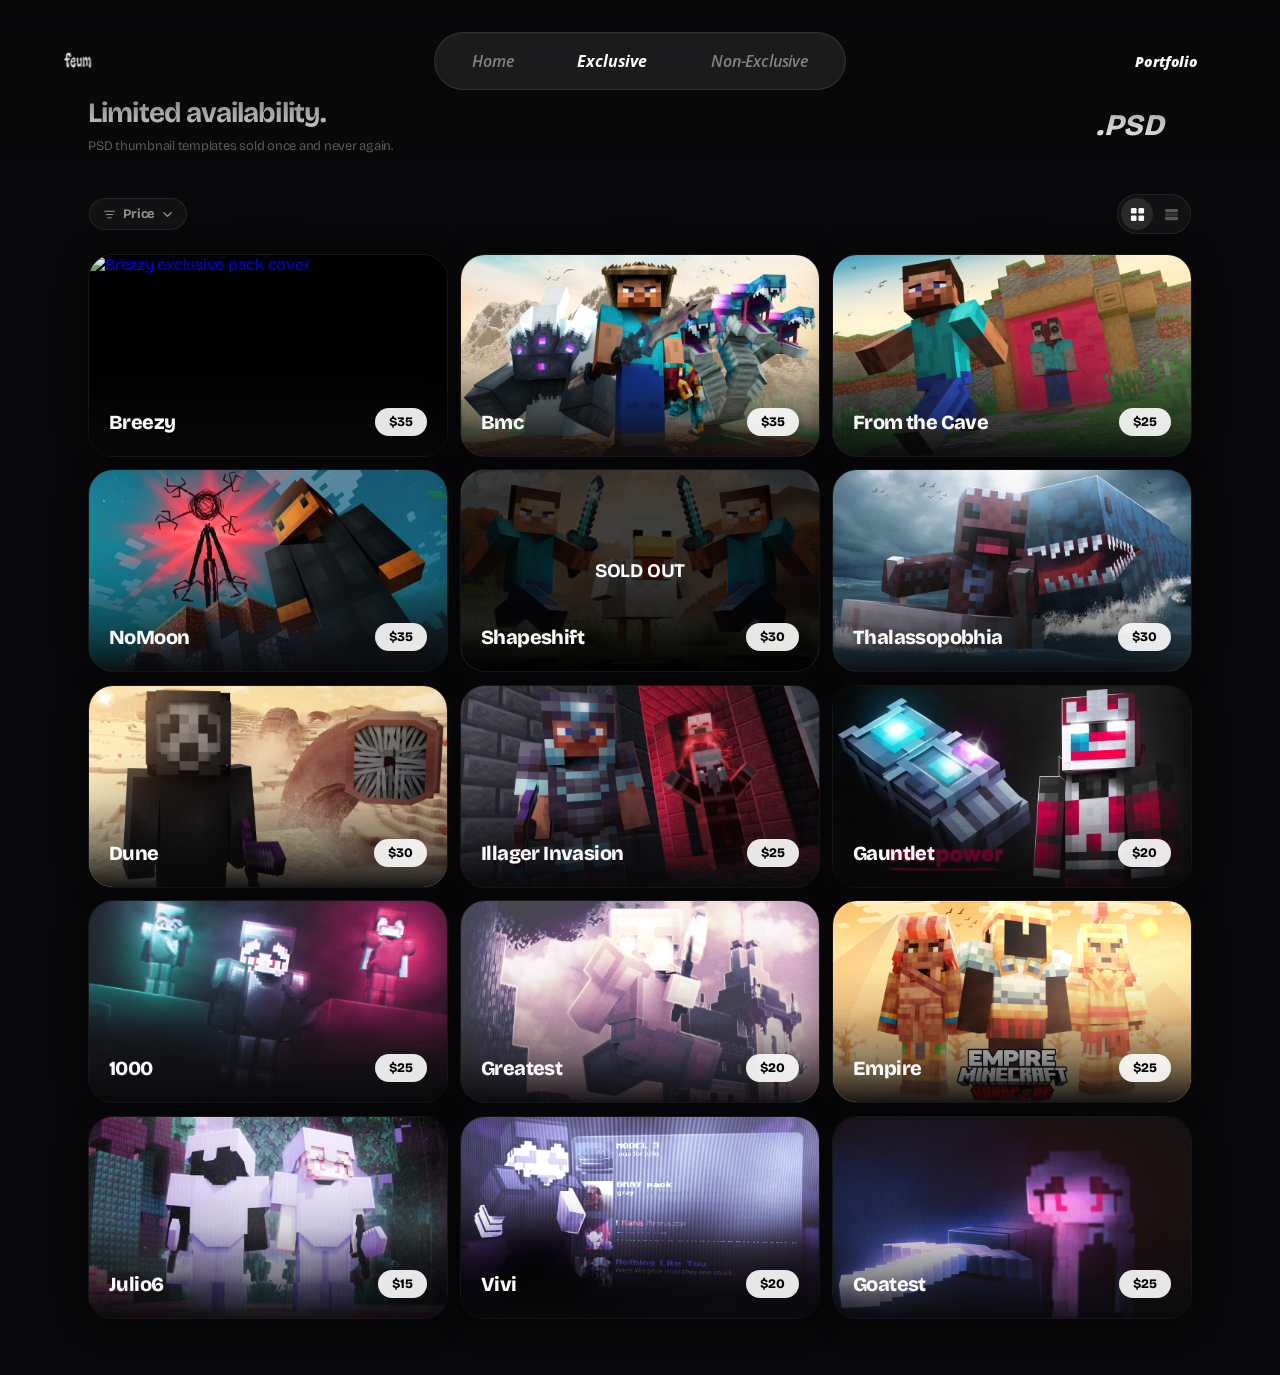
==== commit dd3417c5: "Update exclusive.html" ====
--- a/exclusive.html
+++ b/exclusive.html
@@ -151,8 +151,11 @@
       </a>
     </div>
 
-    <div class="card-wrap red sold-out" data-price="30">
-      <a href="https://feum.gumroad.com/l/kkgmw" target="_blank" rel="noopener noreferrer" class="product-card">
+   <div class="card-wrap red" data-price="30">
+     <a href="https://feum.gumroad.com/l/kkgmw" target="_blank" rel="noopener noreferrer" class="product-card">
+       <div style="position: absolute; top: 0; left: 0; width: 100%; height: 100%; background: rgba(0,0,0,0.75); color: #fff; display: flex; align-items: center; justify-content: center; font-weight: bold; font-size: 1.2rem; z-index: 10; border-radius: 8px; pointer-events: none;">
+        SOLD OUT
+       </div>
         <div class="card-media">
           <img src="assets/images/Shapeshift.png" alt="Shapeshift exclusive pack cover" />
           <div class="card-gradient"></div>
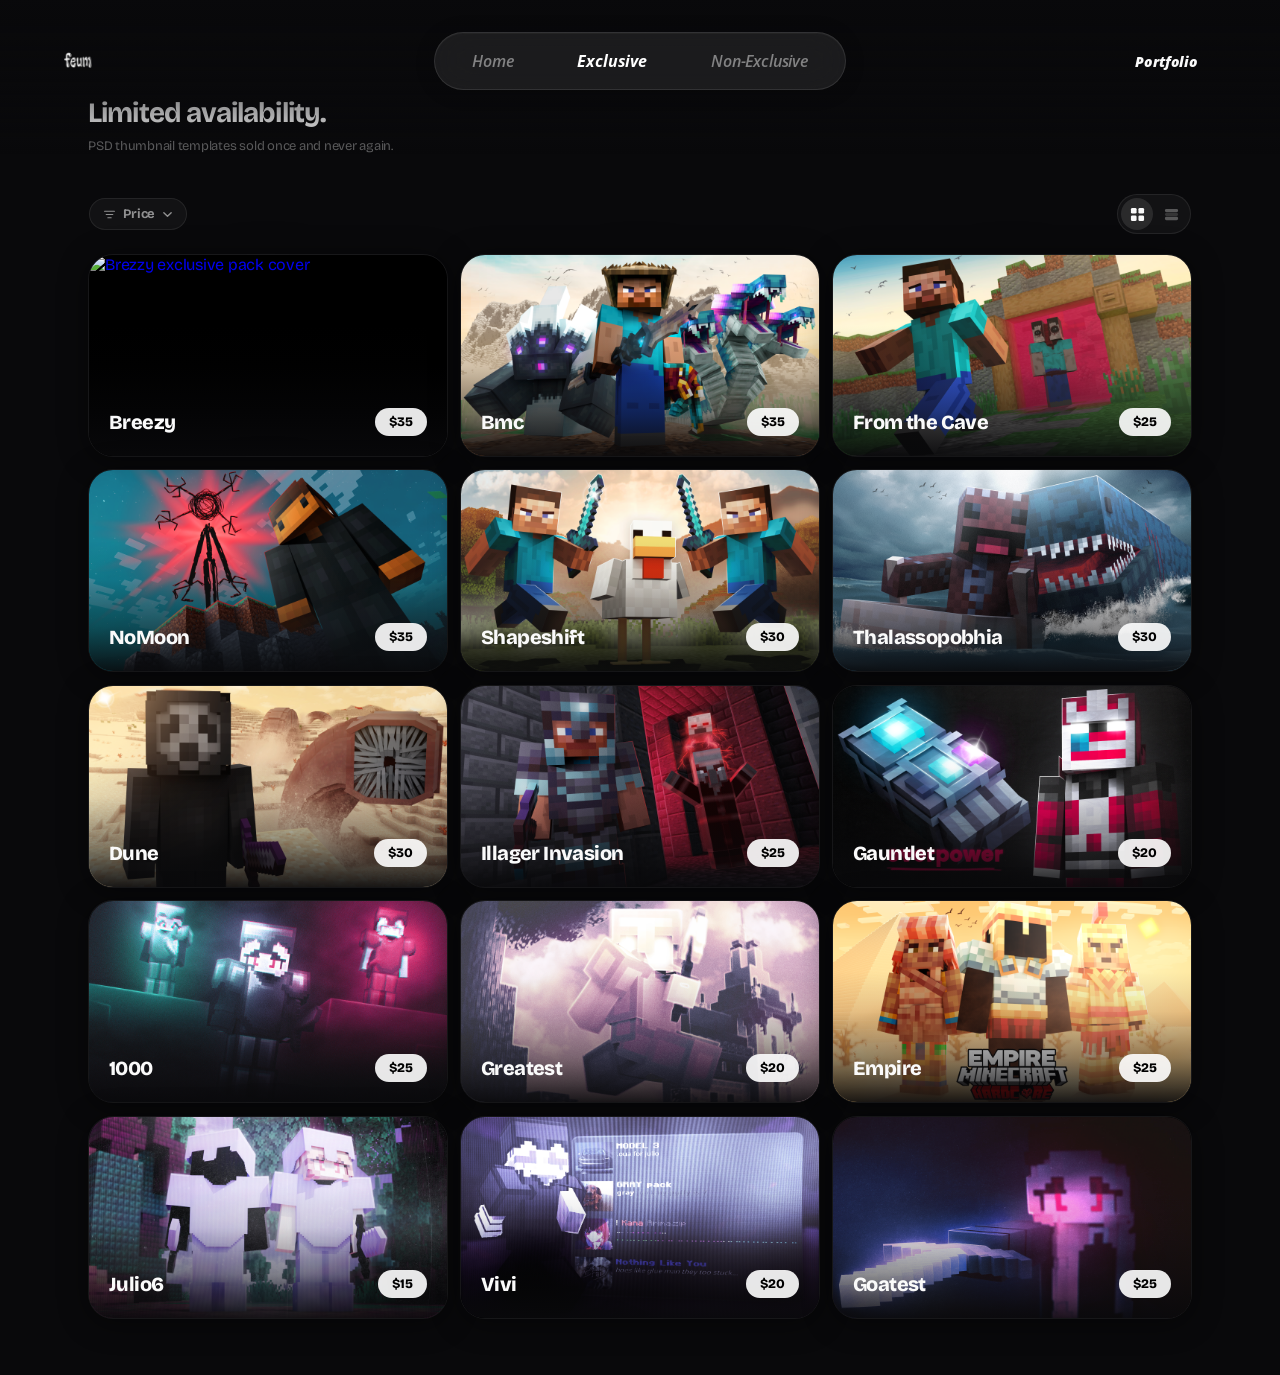
==== commit a83ce62b: "Add files via upload" ====
--- a/exclusive.html
+++ b/exclusive.html
@@ -151,11 +151,8 @@
       </a>
     </div>
 
-   <div class="card-wrap red" data-price="30">
-     <a href="https://feum.gumroad.com/l/kkgmw" target="_blank" rel="noopener noreferrer" class="product-card">
-       <div style="position: absolute; top: 0; left: 0; width: 100%; height: 100%; background: rgba(0,0,0,0.75); color: #fff; display: flex; align-items: center; justify-content: center; font-weight: bold; font-size: 1.2rem; z-index: 10; border-radius: 8px; pointer-events: none;">
-        SOLD OUT
-       </div>
+    <div class="card-wrap red" data-price="30">
+      <a href="https://feum.gumroad.com/l/kkgmw" target="_blank" rel="noopener noreferrer" class="product-card">
         <div class="card-media">
           <img src="assets/images/Shapeshift.png" alt="Shapeshift exclusive pack cover" />
           <div class="card-gradient"></div>
--- a/css/style.css
+++ b/css/style.css
@@ -610,12 +610,7 @@
   font-size: 52px;
   font-weight: 900;
   letter-spacing: -0.02em;
-  background: linear-gradient(
-    to right,
-    #ffffff 0%,
-    #e4e4e7 50%,
-    #a1a1aa 100%
-  );
+  background: linear-gradient(to right, #1a0040 0%, #5a20b0 30%, #9b5ff5 55%, #6b2fcc 80%, #2a0060 100%);
   -webkit-background-clip: text;
   background-clip: text;
   -webkit-text-fill-color: transparent;
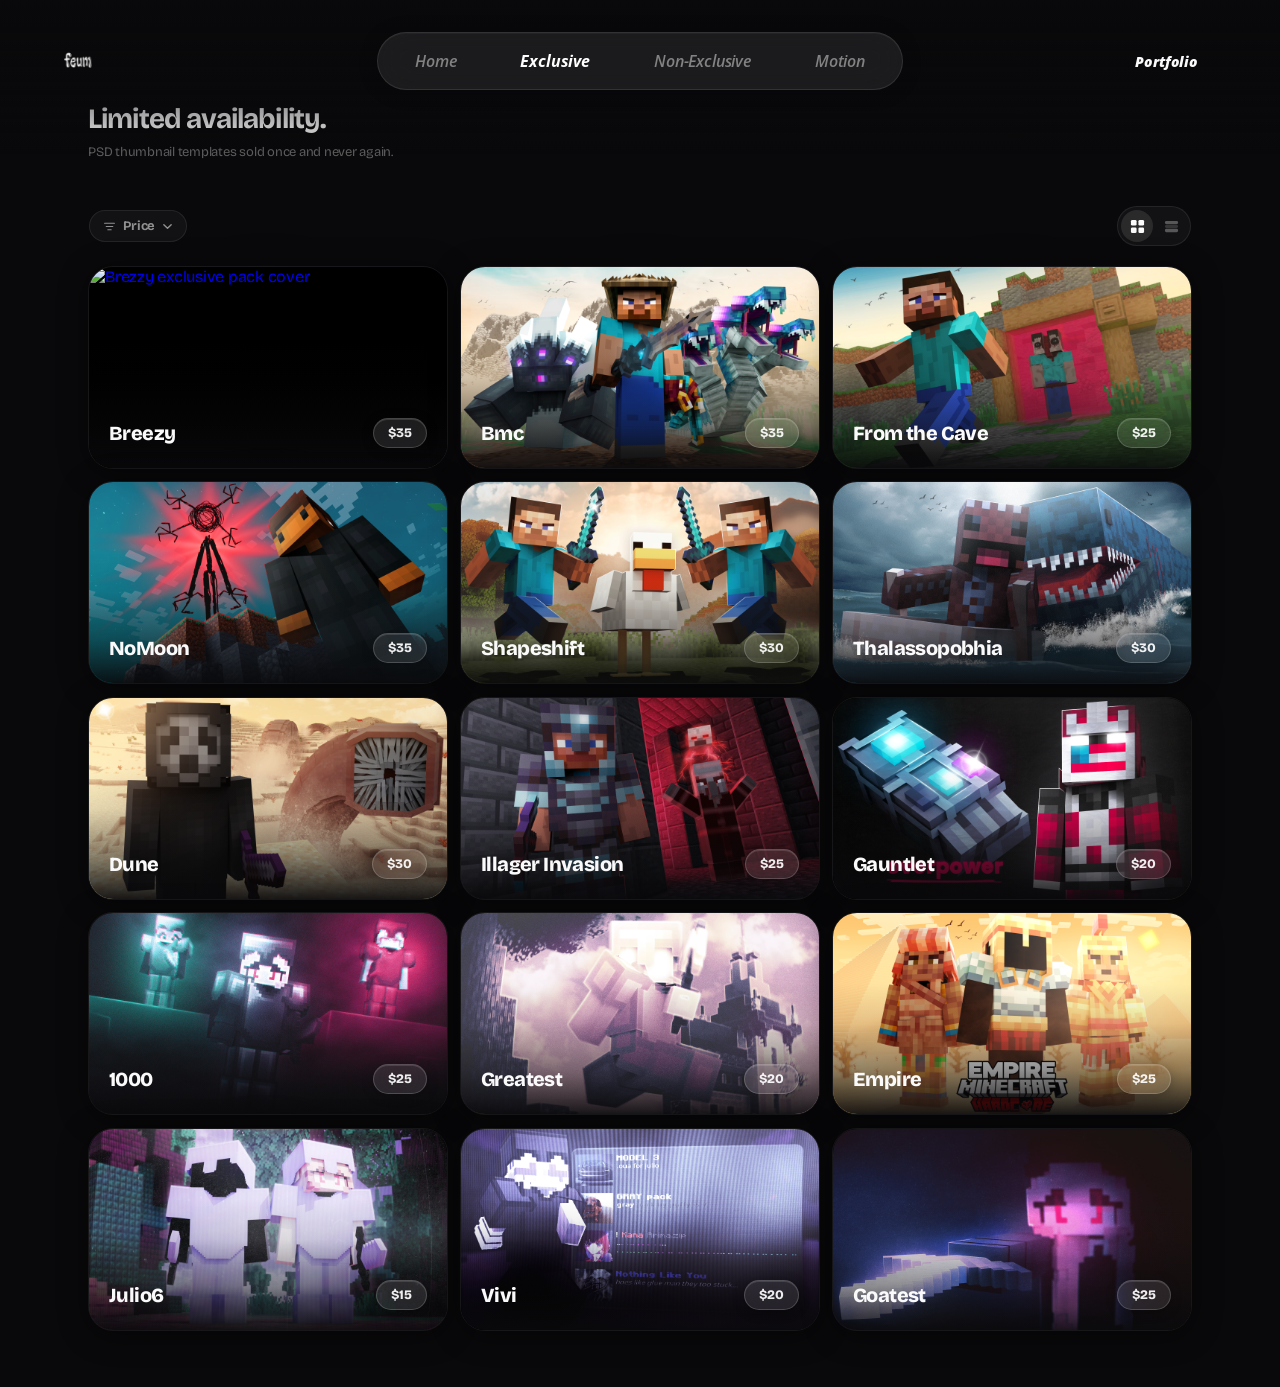
==== commit 4e31c060: "Add files via upload" ====
--- a/exclusive.html
+++ b/exclusive.html
@@ -30,6 +30,12 @@
   <meta name="theme-color" content="#18181b" />
 
   <link rel="icon" href="assets/favicon.svg" type="image/svg+xml" />
+  <link rel="manifest" href="manifest.json" />
+  <meta name="mobile-web-app-capable" content="yes" />
+  <meta name="apple-mobile-web-app-capable" content="yes" />
+  <meta name="apple-mobile-web-app-status-bar-style" content="black-translucent" />
+  <meta name="apple-mobile-web-app-title" content="feumvis" />
+  <link rel="apple-touch-icon" href="assets/images/logo.png" />
   <link rel="preconnect" href="https://fonts.googleapis.com" />
   <link rel="preconnect" href="https://fonts.gstatic.com" crossorigin />
   <link href="https://fonts.googleapis.com/css2?family=Bricolage+Grotesque:opsz,wght@12..96,200..800&family=Open+Sans:ital,wght@0,300..800;1,300..800&display=swap" rel="stylesheet" />
@@ -54,6 +60,7 @@
         <a href="index.html" class="pill-nav-link">Home</a>
         <a href="exclusive.html" class="pill-nav-link active">Exclusive</a>
         <a href="non-exclusive.html" class="pill-nav-link">Non-Exclusive</a>
+        <a href="motion.html" class="pill-nav-link">Motion</a>
       </nav>
     </div>
     <div class="navbar-right">
@@ -151,8 +158,8 @@
       </a>
     </div>
 
-    <div class="card-wrap red" data-price="30">
-      <a href="https://feum.gumroad.com/l/kkgmw" target="_blank" rel="noopener noreferrer" class="product-card">
+   <div class="card-wrap red" data-price="30">
+     <a href="https://feum.gumroad.com/l/kkgmw" target="_blank" rel="noopener noreferrer" class="product-card">
         <div class="card-media">
           <img src="assets/images/Shapeshift.png" alt="Shapeshift exclusive pack cover" />
           <div class="card-gradient"></div>
@@ -298,5 +305,6 @@
 </main>
 
 <script src="js/main.js"></script>
+<script>if('serviceWorker' in navigator) navigator.serviceWorker.register('./sw.js');</script>
 </body>
 </html>
--- a/css/style.css
+++ b/css/style.css
@@ -308,16 +308,25 @@
 }
 .card-price {
   flex-shrink: 0;
-  color: #000;
+  color: rgba(255, 255, 255, 0.92);
   font-size: 13px;
   font-weight: 800;
   padding: 6px 14px;
   border-radius: 9999px;
   letter-spacing: -0.01em;
   white-space: nowrap;
-  background: rgba(255, 255, 255, 0.90);
-  backdrop-filter: blur(20px);
-  -webkit-backdrop-filter: blur(20px);
+  background: rgba(255, 255, 255, 0.10);
+  border: 1px solid rgba(255, 255, 255, 0.18);
+  backdrop-filter: blur(18px) saturate(160%);
+  -webkit-backdrop-filter: blur(18px) saturate(160%);
+  box-shadow: 0 2px 12px rgba(0, 0, 0, 0.25), inset 0 1px 0 rgba(255, 255, 255, 0.12);
+  transition: background 0.3s ease, border-color 0.3s ease, box-shadow 0.3s ease;
+}
+
+.product-card:hover .card-price {
+  background: rgba(255, 255, 255, 0.16);
+  border-color: rgba(255, 255, 255, 0.28);
+  box-shadow: 0 4px 18px rgba(0, 0, 0, 0.35), inset 0 1px 0 rgba(255, 255, 255, 0.18);
 }
 
 /* ── HERO CARD (home page) ── */
@@ -382,43 +391,18 @@
 
 .word-cycle-text {
   display: block;
-  font-size: 30px;
+  font-size: 58px;
   font-weight: 900;
-  letter-spacing: 0.01em;
+  letter-spacing: -0.04em;
   font-style: italic;
-  transition: opacity 0.8s ease;
+  background: linear-gradient(180deg, #ffffff 0%, #f1f5f9 45%, #cbd5e1 100%);
   -webkit-background-clip: text;
   background-clip: text;
   -webkit-text-fill-color: transparent;
   text-fill-color: transparent;
-  background-size: 200% auto;
-  animation: textShine 6s ease-in-out infinite alternate;
-}
-
-.exclusive-page .word-cycle-text {
-  background-image: linear-gradient(
-    to right,
-    #ffffff 0%,
-    #e4e4e7 50%,
-    #a1a1aa 100%
-  );
-}
-
-.nonexclusive-page .word-cycle-text {
-  background-image: linear-gradient(
-    to right,
-    #a1a1aa 0%,
-    #ffffff 50%,
-    #e4e4e7 100%
-  );
-}
-
-.word-cycle-text.fade-out {
-  opacity: 0;
-}
-
-.word-cycle-text.fade-in {
-  opacity: 0;
+  filter: drop-shadow(0 2px 8px rgba(0, 0, 0, 0.4)) drop-shadow(0 0 1px rgba(255, 255, 255, 0.1));
+  opacity: 1;
+  transition: opacity 0.6s ease;
 }
 
 .word-cycle-text.fade-out {
@@ -610,7 +594,12 @@
   font-size: 52px;
   font-weight: 900;
   letter-spacing: -0.02em;
-  background: linear-gradient(to right, #1a0040 0%, #5a20b0 30%, #9b5ff5 55%, #6b2fcc 80%, #2a0060 100%);
+  background: linear-gradient(
+    to right,
+    #ffffff 0%,
+    #e4e4e7 50%,
+    #a1a1aa 100%
+  );
   -webkit-background-clip: text;
   background-clip: text;
   -webkit-text-fill-color: transparent;
@@ -759,10 +748,13 @@
   cursor: default;
   opacity: 0;
   transform: translateY(18px);
-  background: rgba(12, 12, 14, 0.85);
-  border: 1px solid rgba(255, 255, 255, 0.08);
-  box-shadow: 0 2px 12px rgba(0, 0, 0, 0.3);
+  background: rgba(255, 255, 255, 0.06);
+  border: 1px solid rgba(255, 255, 255, 0.11);
+  box-shadow: 0 2px 12px rgba(0, 0, 0, 0.25), inset 0 1px 0 rgba(255, 255, 255, 0.07);
+  backdrop-filter: blur(18px) saturate(160%);
+  -webkit-backdrop-filter: blur(18px) saturate(160%);
   transition: transform 0.3s cubic-bezier(0.175, 0.885, 0.32, 1.6),
+              background 0.3s ease,
               box-shadow 0.3s ease,
               border-color 0.3s ease,
               opacity 0.45s ease;
@@ -775,8 +767,9 @@
 
 .folder-item:hover {
   transform: translateY(-2px);
+  background: rgba(255, 255, 255, 0.10);
   border-color: rgba(255, 255, 255, 0.20);
-  box-shadow: 0 6px 20px rgba(0, 0, 0, 0.4);
+  box-shadow: 0 6px 20px rgba(0, 0, 0, 0.35), inset 0 1px 0 rgba(255, 255, 255, 0.10);
 }
 
 .fi-glass-filter,
@@ -942,19 +935,25 @@
 .mc-card {
   flex-shrink: 0;
   width: 380px;
-  background: rgba(17, 17, 19, 0.5);
-  border: 1px solid rgba(255, 255, 255, 0.08);
+  background: rgba(255, 255, 255, 0.05);
+  border: 1px solid rgba(255, 255, 255, 0.11);
   border-radius: 30px;
   padding: 20px 22px;
   display: flex;
   flex-direction: column;
   gap: 14px;
   box-shadow:
-    0 4px 28px rgba(0, 0, 0, 0.45),
-    0 0 16px rgba(255, 255, 255, 0.01),
-    inset 0 1px 0 rgba(255, 255, 255, 0.02);
-  backdrop-filter: blur(20px);
-  -webkit-backdrop-filter: blur(20px);
+    0 4px 28px rgba(0, 0, 0, 0.35),
+    inset 0 1px 0 rgba(255, 255, 255, 0.08);
+  backdrop-filter: blur(18px) saturate(160%);
+  -webkit-backdrop-filter: blur(18px) saturate(160%);
+  transition: background 0.3s ease, border-color 0.3s ease, box-shadow 0.3s ease;
+}
+
+.mc-card:hover {
+  background: rgba(255, 255, 255, 0.08);
+  border-color: rgba(255, 255, 255, 0.18);
+  box-shadow: 0 6px 32px rgba(0, 0, 0, 0.4), inset 0 1px 0 rgba(255, 255, 255, 0.12);
 }
 
 .mc-top {
@@ -1288,9 +1287,9 @@
 }
 
 .sold-out-badge {
-  background: rgba(220, 38, 38, 0.2); /* transparent rich red */
-  border: 1.5px solid rgba(239, 68, 68, 0.6);
-  color: #ffffff;
+  background: rgba(220, 38, 38, 0.10);
+  border: 1px solid rgba(239, 68, 68, 0.22);
+  color: rgba(255, 255, 255, 0.92);
   font-family: 'Open Sans', -apple-system, BlinkMacSystemFont, sans-serif;
   font-style: italic;
   font-weight: 800;
@@ -1299,19 +1298,16 @@
   letter-spacing: 0.12em;
   padding: 8px 18px;
   border-radius: 9999px;
-  backdrop-filter: blur(8px);
-  -webkit-backdrop-filter: blur(8px);
-  box-shadow: 0 4px 18px rgba(220, 38, 38, 0.35);
-  transform: scale(0.9);
-  transition: transform 0.32s cubic-bezier(0.16, 1, 0.3, 1),
-              background-color 0.32s ease,
-              box-shadow 0.32s ease;
+  backdrop-filter: blur(18px) saturate(160%);
+  -webkit-backdrop-filter: blur(18px) saturate(160%);
+  box-shadow: 0 2px 12px rgba(220, 38, 38, 0.18), inset 0 1px 0 rgba(255, 255, 255, 0.08);
+  transition: background 0.3s ease, border-color 0.3s ease, box-shadow 0.3s ease;
 }
 
 .product-card.sold-out:hover .sold-out-badge {
-  transform: scale(1);
-  background: rgba(220, 38, 38, 0.3);
-  box-shadow: 0 4px 22px rgba(220, 38, 38, 0.55);
+  background: rgba(220, 38, 38, 0.18);
+  border-color: rgba(239, 68, 68, 0.35);
+  box-shadow: 0 4px 20px rgba(220, 38, 38, 0.3), inset 0 1px 0 rgba(255, 255, 255, 0.12);
 }
 
 .product-card.sold-out .card-media img {
@@ -1320,30 +1316,9 @@
 }
 
 .product-card.sold-out .card-price {
-  color: rgba(255, 255, 255, 0.3) !important;
-  text-decoration: line-through;
-  font-size: 14px;
-}
-
-.product-card.sold-out .card-info {
-  position: relative;
-}
-
-.product-card.sold-out .card-info::after {
-  content: "SOLD OUT";
-  font-size: 10px;
-  font-weight: 800;
-  color: #ef4444; /* red-500 */
-  border: 1.2px solid rgba(239, 68, 68, 0.5);
-  padding: 2.5px 9px;
-  border-radius: 9999px;
-  background: rgba(239, 68, 68, 0.12);
-  letter-spacing: 0.06em;
-  font-style: italic;
-  font-family: 'Open Sans', sans-serif;
-  margin-left: auto;
-  align-self: center;
-}
+  display: none;
+}
+
 
 /* ── LANDING HERO SECTION ── */
 .landing-hero {
@@ -1723,7 +1698,7 @@
     text-align: left !important;
   }
   .word-cycle-text {
-    font-size: 24px !important;
+    font-size: 36px !important;
   }
 
   /* What's Inside section */
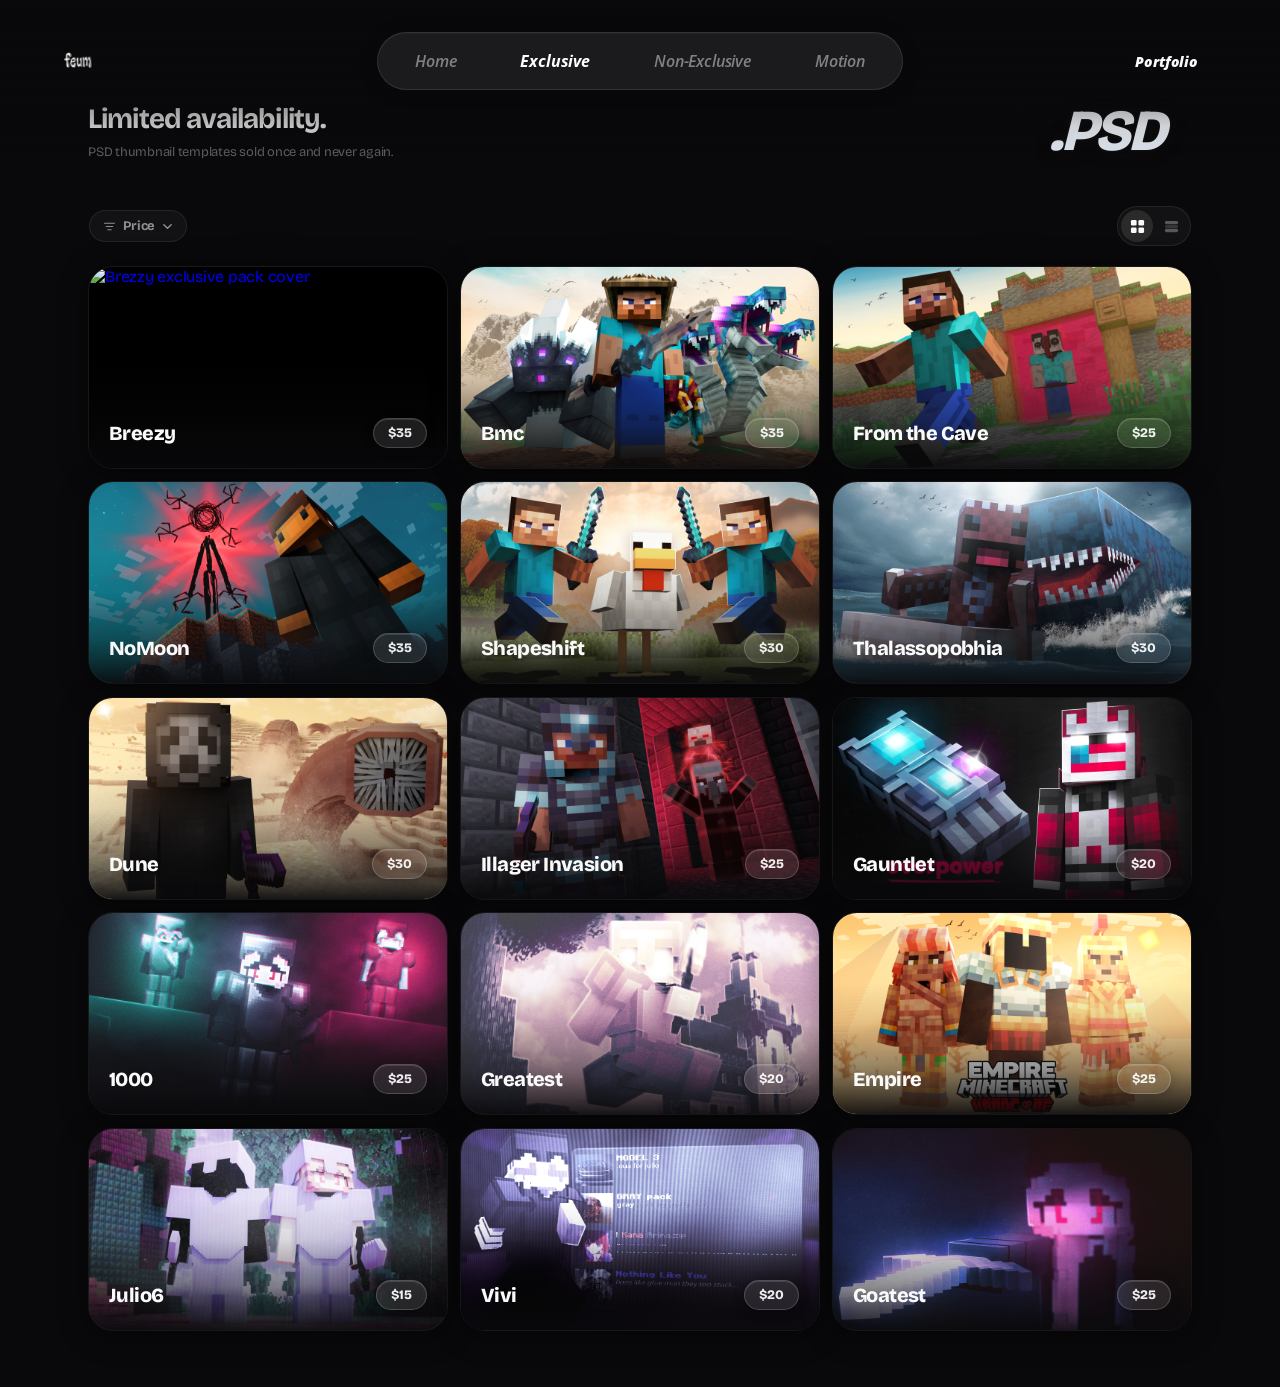
==== commit 37a89c20: "Update exclusive.html" ====
--- a/exclusive.html
+++ b/exclusive.html
@@ -158,11 +158,12 @@
       </a>
     </div>
 
-   <div class="card-wrap red" data-price="30">
+   <div class="card-wrap red sold-out" data-price="30">
      <a href="https://feum.gumroad.com/l/kkgmw" target="_blank" rel="noopener noreferrer" class="product-card">
         <div class="card-media">
           <img src="assets/images/Shapeshift.png" alt="Shapeshift exclusive pack cover" />
           <div class="card-gradient"></div>
+          <div class="sold-out-badge">SOLD OUT</div>
         </div>
         <div class="card-info">
           <div class="card-title">Shapeshift</div>
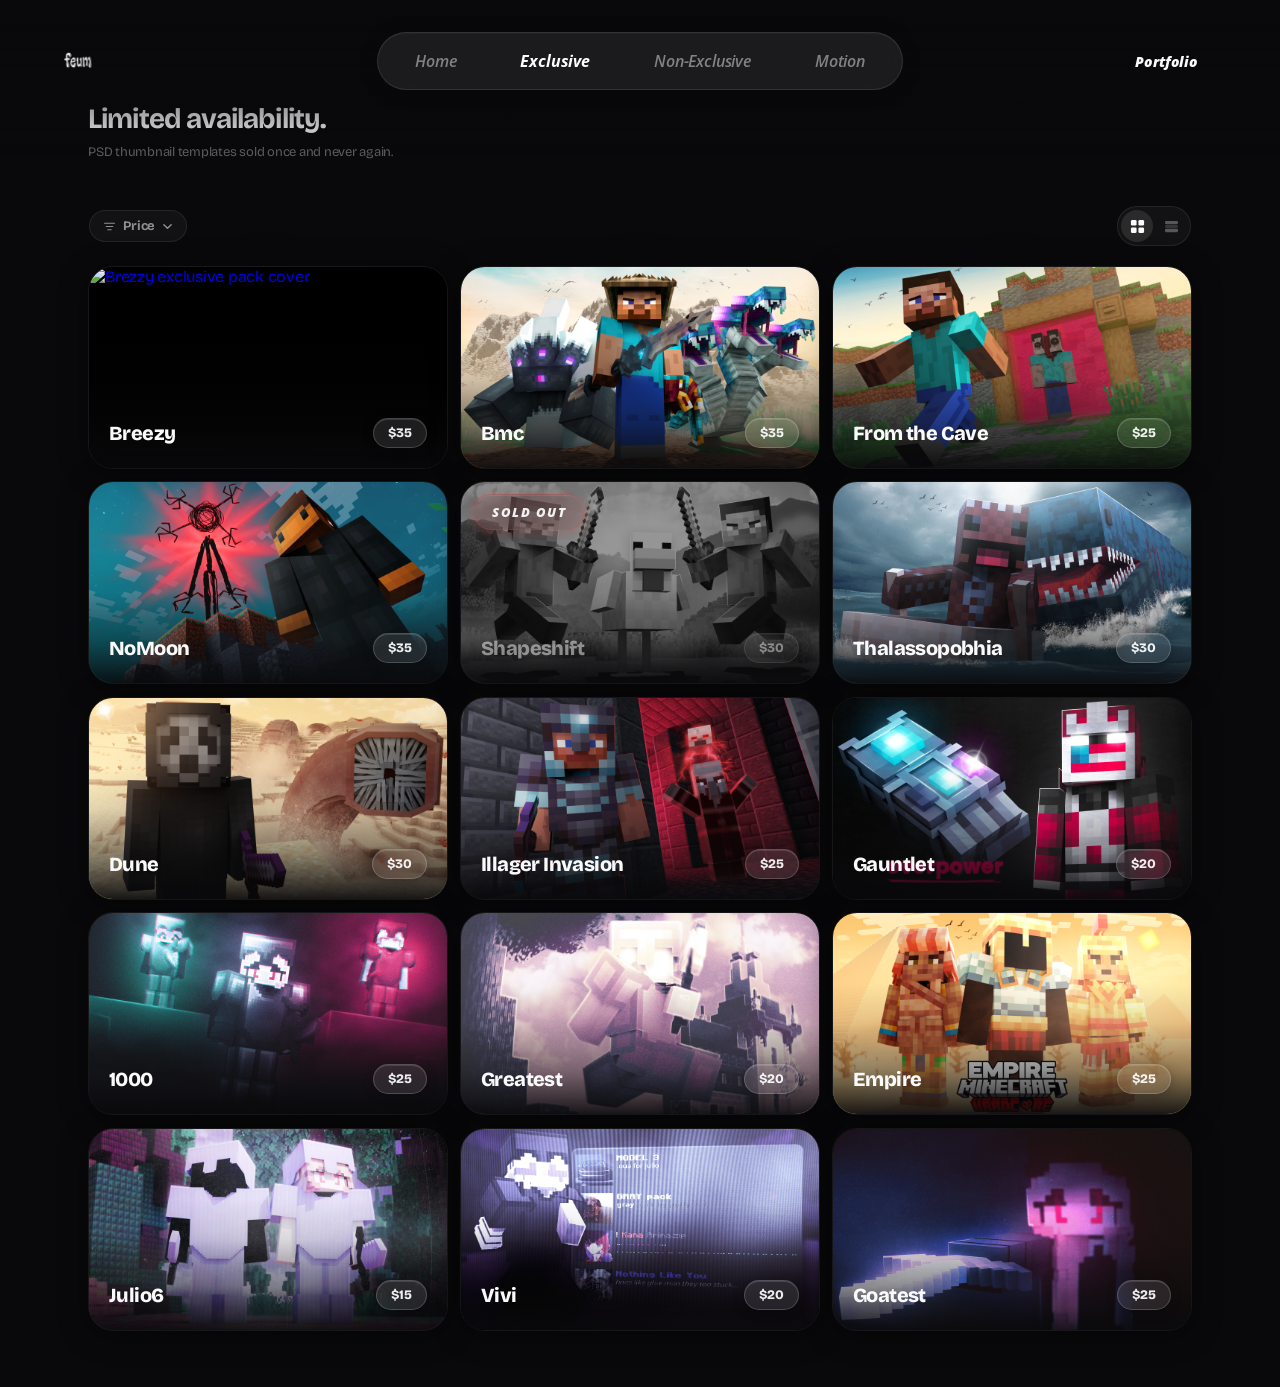
==== commit dd2952f4: "Update product links from feum to falw" ====
--- a/exclusive.html
+++ b/exclusive.html
@@ -107,7 +107,7 @@
   <div class="product-grid" id="productGrid">
 
     <div class="card-wrap red" data-price="35">
-      <a href="https://feum.gumroad.com/l/dsltp" target="_blank" rel="noopener noreferrer" class="product-card">
+      <a href="https://falw.gumroad.com/l/dsltp" target="_blank" rel="noopener noreferrer" class="product-card">
         <div class="card-media">
           <img src="assets/images/brezzy.png" alt="Brezzy exclusive pack cover" />
           <div class="card-gradient"></div>
@@ -120,7 +120,7 @@
     </div>
 
     <div class="card-wrap red" data-price="35">
-      <a href="https://feum.gumroad.com/l/cnjzrv" target="_blank" rel="noopener noreferrer" class="product-card">
+      <a href="https://falw.gumroad.com/l/cnjzrv" target="_blank" rel="noopener noreferrer" class="product-card">
         <div class="card-media">
           <img src="assets/images/BMC.png" alt="BMC exclusive pack cover" />
           <div class="card-gradient"></div>
@@ -133,7 +133,7 @@
     </div>
 
     <div class="card-wrap red" data-price="25">
-      <a href="https://feum.gumroad.com/l/ewqhj" target="_blank" rel="noopener noreferrer" class="product-card">
+      <a href="https://falw.gumroad.com/l/ewqhj" target="_blank" rel="noopener noreferrer" class="product-card">
         <div class="card-media">
           <img src="assets/images/fromthecave.png" alt="From The Cave exclusive pack cover" />
           <div class="card-gradient"></div>
@@ -146,7 +146,7 @@
     </div>
 
     <div class="card-wrap red" data-price="35">
-      <a href="https://feum.gumroad.com/l/ncelqm" target="_blank" rel="noopener noreferrer" class="product-card">
+      <a href="https://falw.gumroad.com/l/ncelqm" target="_blank" rel="noopener noreferrer" class="product-card">
         <div class="card-media">
           <img src="assets/images/Nomoon.png" alt="NoMoon exclusive pack cover" />
           <div class="card-gradient"></div>
@@ -159,7 +159,7 @@
     </div>
 
    <div class="card-wrap red sold-out" data-price="30">
-     <a href="https://feum.gumroad.com/l/kkgmw" target="_blank" rel="noopener noreferrer" class="product-card">
+     <a href="https://falw.gumroad.com/l/kkgmw" target="_blank" rel="noopener noreferrer" class="product-card">
         <div class="card-media">
           <img src="assets/images/Shapeshift.png" alt="Shapeshift exclusive pack cover" />
           <div class="card-gradient"></div>
@@ -173,7 +173,7 @@
     </div>
 
     <div class="card-wrap red" data-price="30">
-      <a href="https://feum.gumroad.com/l/ktsed" target="_blank" rel="noopener noreferrer" class="product-card">
+      <a href="https://falw.gumroad.com/l/ktsed" target="_blank" rel="noopener noreferrer" class="product-card">
         <div class="card-media">
           <img src="assets/images/Thalassopobhia.png" alt="Thalassopobhia exclusive pack cover" />
           <div class="card-gradient"></div>
@@ -186,7 +186,7 @@
     </div>
 
     <div class="card-wrap red" data-price="30">
-      <a href="https://feum.gumroad.com/l/qquvvz" target="_blank" rel="noopener noreferrer" class="product-card">
+      <a href="https://falw.gumroad.com/l/qquvvz" target="_blank" rel="noopener noreferrer" class="product-card">
         <div class="card-media">
           <img src="assets/images/Dune.png" alt="Dune exclusive pack cover" />
           <div class="card-gradient"></div>
@@ -199,7 +199,7 @@
     </div>
 
     <div class="card-wrap red" data-price="25">
-      <a href="https://feum.gumroad.com/l/whjqlp" target="_blank" rel="noopener noreferrer" class="product-card">
+      <a href="https://falw.gumroad.com/l/whjqlp" target="_blank" rel="noopener noreferrer" class="product-card">
         <div class="card-media">
           <img src="assets/images/IllagerInvasion.png" alt="Illager Invasion exclusive pack cover" />
           <div class="card-gradient"></div>
@@ -212,7 +212,7 @@
     </div>
 
     <div class="card-wrap red" data-price="20">
-      <a href="https://feum.gumroad.com/l/sxqiv" target="_blank" rel="noopener noreferrer" class="product-card">
+      <a href="https://falw.gumroad.com/l/sxqiv" target="_blank" rel="noopener noreferrer" class="product-card">
         <div class="card-media">
           <img src="assets/images/gauntlet.png" alt="Gauntlet exclusive pack cover" />
           <div class="card-gradient"></div>
@@ -225,7 +225,7 @@
     </div>
 
      <div class="card-wrap red" data-price="25">
-      <a href="https://feum.gumroad.com/l/dpvti" target="_blank" rel="noopener noreferrer" class="product-card">
+      <a href="https://falw.gumroad.com/l/dpvti" target="_blank" rel="noopener noreferrer" class="product-card">
         <div class="card-media">
           <img src="assets/images/1000.png" alt="1000 exclusive pack cover" />
           <div class="card-gradient"></div>
@@ -238,7 +238,7 @@
     </div>
 
      <div class="card-wrap red" data-price="20">
-      <a href="https://feum.gumroad.com/l/dmdxqb" target="_blank" rel="noopener noreferrer" class="product-card">
+      <a href="https://falw.gumroad.com/l/dmdxqb" target="_blank" rel="noopener noreferrer" class="product-card">
         <div class="card-media">
           <img src="assets/images/greatest_cover.png" alt="Greatest exclusive pack cover" />
           <div class="card-gradient"></div>
@@ -251,7 +251,7 @@
     </div>
 
     <div class="card-wrap red" data-price="25">
-      <a href="https://feum.gumroad.com/l/avefa" target="_blank" rel="noopener noreferrer" class="product-card">
+      <a href="https://falw.gumroad.com/l/avefa" target="_blank" rel="noopener noreferrer" class="product-card">
         <div class="card-media">
           <img src="assets/images/empire_cover.png" alt="Empire exclusive pack cover" />
           <div class="card-gradient"></div>
@@ -264,7 +264,7 @@
     </div>
 
     <div class="card-wrap red" data-price="15">
-      <a href="https://feum.gumroad.com/l/dzrnrz" target="_blank" rel="noopener noreferrer" class="product-card">
+      <a href="https://falw.gumroad.com/l/dzrnrz" target="_blank" rel="noopener noreferrer" class="product-card">
         <div class="card-media">
           <img src="assets/images/julio6_cover.jpg" alt="Julio6 exclusive pack cover" />
           <div class="card-gradient"></div>
@@ -277,7 +277,7 @@
     </div>
 
     <div class="card-wrap red" data-price="20">
-      <a href="https://feum.gumroad.com/l/pzzlnb" target="_blank" rel="noopener noreferrer" class="product-card">
+      <a href="https://falw.gumroad.com/l/pzzlnb" target="_blank" rel="noopener noreferrer" class="product-card">
         <div class="card-media">
           <img src="assets/images/vivi_cover.png" alt="Vivi exclusive pack cover" />
           <div class="card-gradient"></div>
@@ -290,7 +290,7 @@
     </div>
 
     <div class="card-wrap red" data-price="25">
-      <a href="https://feum.gumroad.com/l/fbyqs" target="_blank" rel="noopener noreferrer" class="product-card">
+      <a href="https://falw.gumroad.com/l/fbyqs" target="_blank" rel="noopener noreferrer" class="product-card">
         <div class="card-media">
           <img src="assets/images/goatest_cover.png" alt="goatest exclusive pack cover" />
           <div class="card-gradient"></div>
--- a/css/style.css
+++ b/css/style.css
@@ -327,6 +327,40 @@
   background: rgba(255, 255, 255, 0.16);
   border-color: rgba(255, 255, 255, 0.28);
   box-shadow: 0 4px 18px rgba(0, 0, 0, 0.35), inset 0 1px 0 rgba(255, 255, 255, 0.18);
+}
+
+/* Position the badge inside the media container */
+.card-media {
+  position: relative; /* Ensures the badge stays inside the image area */
+}
+
+.sold-out-badge {
+  position: absolute;
+  top: 12px;
+  left: 12px;
+  background-color: #ef4444; /* Solid red color */
+  color: #ffffff;
+  font-family: 'Bricolage Grotesque', sans-serif;
+  font-size: 0.75rem;
+  font-weight: 700;
+  padding: 4px 8px;
+  border-radius: 4px;
+  text-transform: uppercase;
+  letter-spacing: 0.05em;
+  z-index: 10;
+}
+
+/* Optional: Dim the product card and disable clicking for sold out items */
+.card-wrap.sold-out {
+  pointer-events: none; /* Prevents clicking the Gumroad link */
+}
+
+.card-wrap.sold-out .card-media img {
+  filter: grayscale(100%) brightness(60%); /* Makes the image black & white and darker */
+}
+
+.card-wrap.sold-out .card-info {
+  opacity: 0.5; /* Fades the text and price */
 }
 
 /* ── HERO CARD (home page) ── */
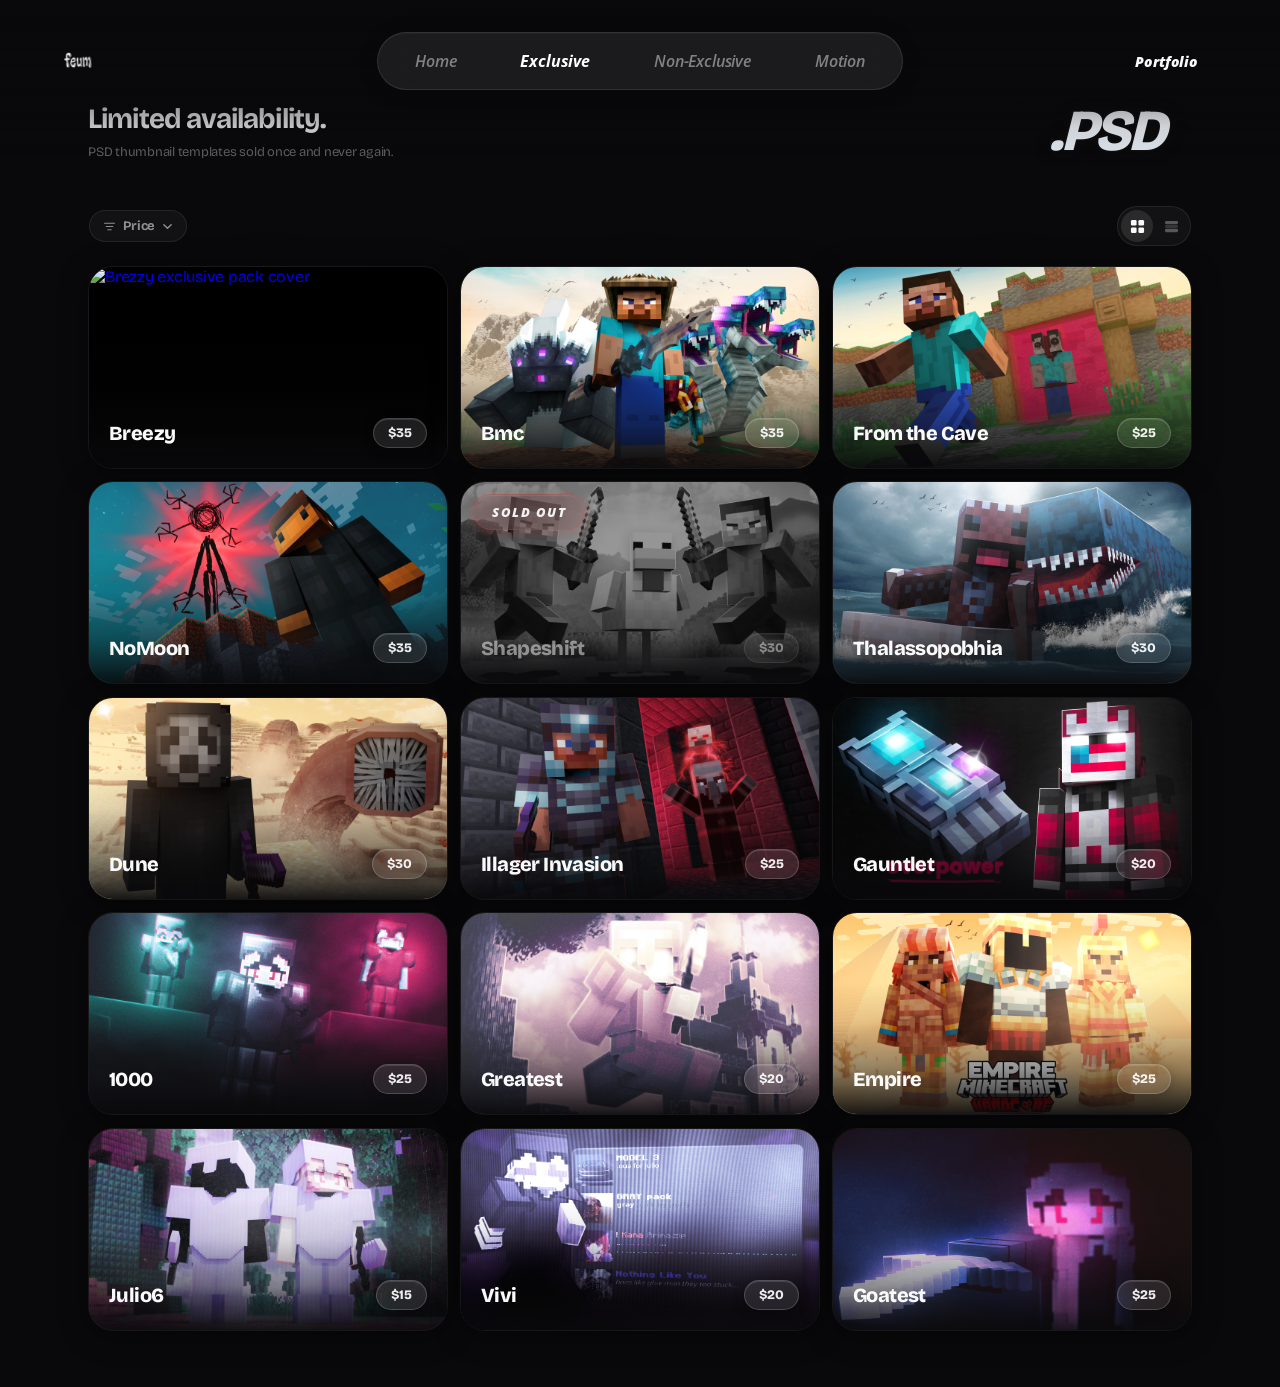
==== commit 98e680ef: "Update exclusive.html" ====
--- a/exclusive.html
+++ b/exclusive.html
@@ -3,7 +3,7 @@
 <head>
   <meta charset="UTF-8" />
   <meta name="viewport" content="width=device-width, initial-scale=1.0" />
-  <title>Exclusive Packs — feum visuals </title>
+  <title>Exclusive — falw </title>
 
   <!-- SEO & Search Engine Meta Tags -->
   <meta name="description" content="High-quality exclusive graphics and custom-made Minecraft thumbnail designs. Limited-edition styles tailored to elevate your Minecraft branding." />
